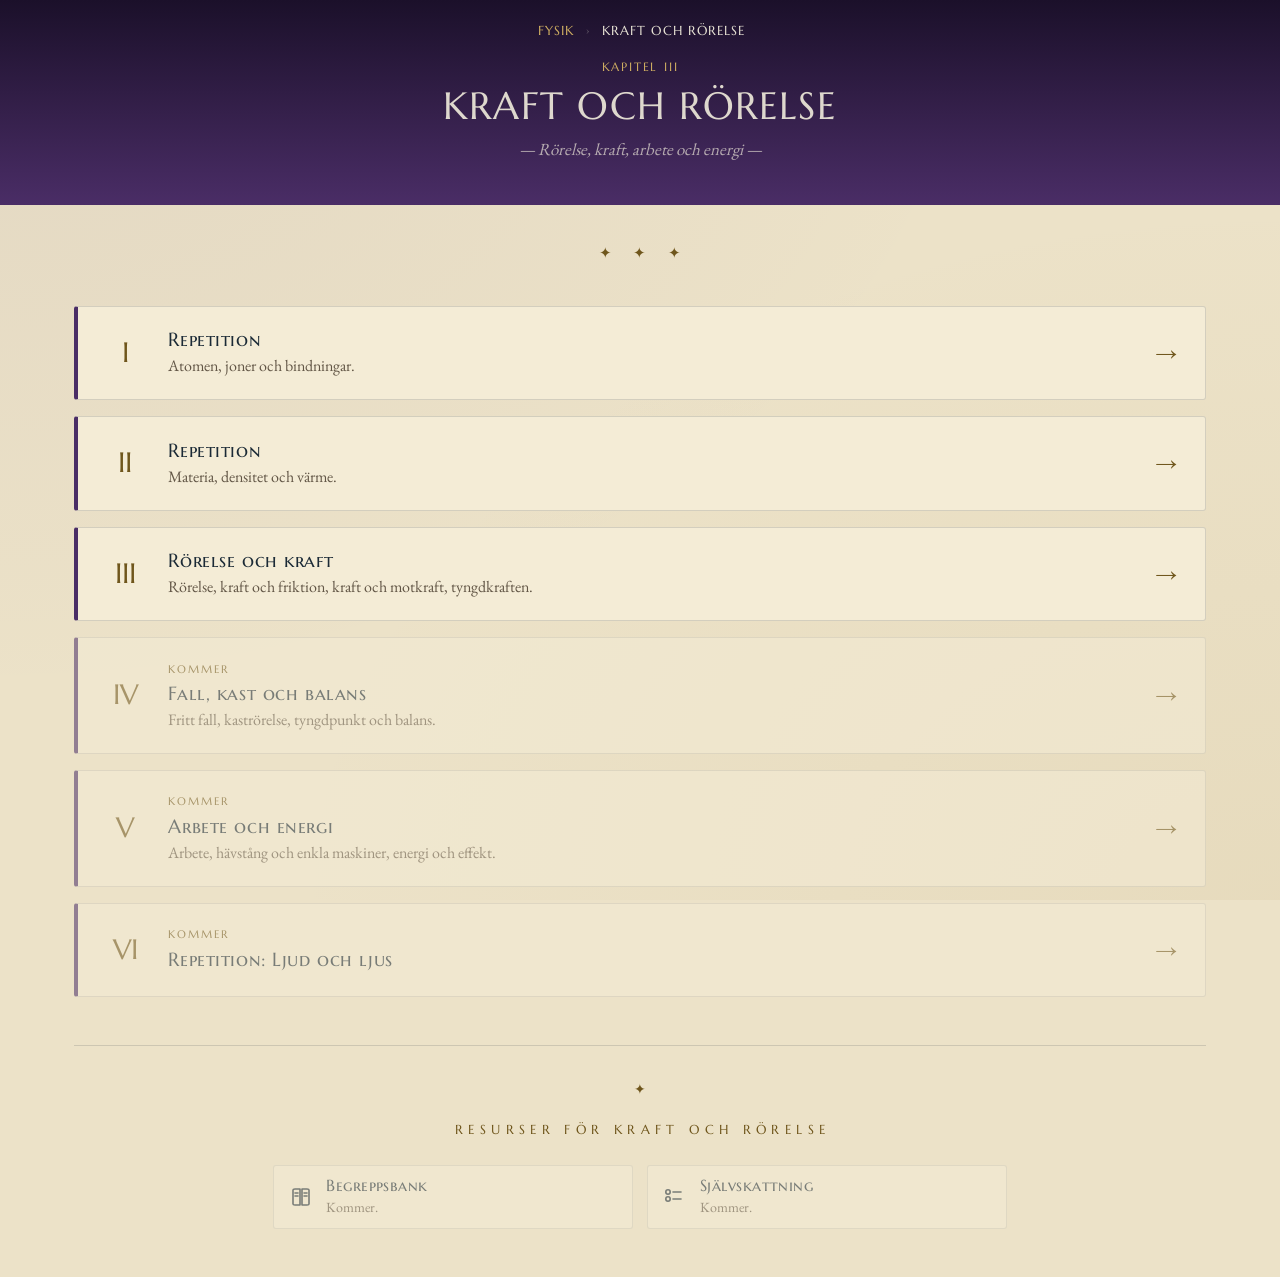
==== kraft_och_rorelse/index.html @ f7096ea4 "Symboler och enheter i rubriker i rätt skiftläge, bildpilarnas etiketter minst 14 px, kort IV - bok." ====
<!DOCTYPE html>
<html lang="sv">
<head>
<meta charset="utf-8">
<meta name="viewport" content="width=device-width, initial-scale=1">
<title>Fysik – Kraft och rörelse</title>
<link rel="stylesheet" href="../bokskal/bok.css">
</head>
<body>
  <!-- Kapitlets sida (kapitelindexet), byggd som geografibokens (jb873/geografibok: delkapitel/geologi/index.html).
       Avsnittssidorna I, II … är mapparna här (atomen_repetition/, materia_repetition/), enligt tabellen i RAM.md.
       En avsnittssida eller ett hjälpmedel som inte finns än är ett tonat span med aria-disabled, inte en länk. -->
  <header class="hero-banner">
    <div class="hero-inner">
      <nav class="brodsmulor" aria-label="Brödsmulor">
        <a href="../index.html">Fysik</a>
        <span class="skiljare" aria-hidden="true">›</span>
        <span class="aktuell" aria-current="page">Kraft och rörelse</span>
      </nav>
      <span class="avsnitt-label">Kapitel III</span>
      <h1>KRAFT OCH RÖRELSE</h1>
      <p class="subtitel">— Rörelse, kraft, arbete och energi —</p>
    </div>
  </header>

  <main class="sida">

    <div class="ornament-rad" aria-hidden="true">✦ ✦ ✦</div>

    <ul class="innehallsforteckning">

      <li>
        <a class="kapitel-kort" href="atomen_repetition/index.html">
          <span class="romersk">I</span>
          <span class="kap-text">
            <span class="kap-titel">Repetition</span>
            <p class="kap-beskrivning">Atomen, joner och bindningar.</p>
          </span>
          <span class="pil" aria-hidden="true">→</span>
        </a>
      </li>

      <li>
        <a class="kapitel-kort" href="materia_repetition/index.html">
          <span class="romersk">II</span>
          <span class="kap-text">
            <span class="kap-titel">Repetition</span>
            <p class="kap-beskrivning">Materia, densitet och värme.</p>
          </span>
          <span class="pil" aria-hidden="true">→</span>
        </a>
      </li>

      <li>
        <a class="kapitel-kort" href="rorelse_och_kraft/index.html">
          <span class="romersk">III</span>
          <span class="kap-text">
            <span class="kap-titel">Rörelse och kraft</span>
            <p class="kap-beskrivning">Rörelse, kraft och friktion, kraft och motkraft, tyngdkraften.</p>
          </span>
          <span class="pil" aria-hidden="true">→</span>
        </a>
      </li>

      <li>
        <span class="kapitel-kort dimmad" aria-disabled="true">
          <span class="romersk">IV</span>
          <span class="kap-text">
            <span class="kommer-snart">Kommer</span>
            <span class="kap-titel">Fall, kast och balans</span>
            <p class="kap-beskrivning">Fritt fall, kaströrelse, tyngdpunkt och balans.</p>
          </span>
          <span class="pil" aria-hidden="true">→</span>
        </span>
      </li>

      <li>
        <span class="kapitel-kort dimmad" aria-disabled="true">
          <span class="romersk">V</span>
          <span class="kap-text">
            <span class="kommer-snart">Kommer</span>
            <span class="kap-titel">Arbete och energi</span>
            <p class="kap-beskrivning">Arbete, hävstång och enkla maskiner, energi och effekt.</p>
          </span>
          <span class="pil" aria-hidden="true">→</span>
        </span>
      </li>

      <li>
        <span class="kapitel-kort dimmad" aria-disabled="true">
          <span class="romersk">VI</span>
          <span class="kap-text">
            <span class="kommer-snart">Kommer</span>
            <span class="kap-titel">Repetition: Ljud och ljus</span>
          </span>
          <span class="pil" aria-hidden="true">→</span>
        </span>
      </li>

    </ul>

    <section class="sektion-avgransare">
      <div class="litet-ornament" aria-hidden="true">✦</div>
      <span class="sektion-label">Resurser för Kraft och rörelse</span>
      <div class="resurser-rad">

        <span class="resurs-kort dimmad" aria-disabled="true">
          <span class="ikon" aria-hidden="true">
            <svg viewBox="0 0 24 24" fill="none" stroke="currentColor" stroke-width="1.6" stroke-linecap="round" stroke-linejoin="round">
              <path d="M4 5 C4 4.4 4.5 4 6 4 L11 4 L11 20 L6 20 C4.5 20 4 19.6 4 19 Z" />
              <path d="M20 5 C20 4.4 19.5 4 18 4 L13 4 L13 20 L18 20 C19.5 20 20 19.6 20 19 Z" />
              <line x1="6" y1="8" x2="9" y2="8" />
              <line x1="6" y1="11" x2="9" y2="11" />
              <line x1="15" y1="8" x2="18" y2="8" />
              <line x1="15" y1="11" x2="18" y2="11" />
            </svg>
          </span>
          <span class="resurs-text">
            <h4>Begreppsbank</h4>
            <p class="resurs-beskrivning">Kommer.</p>
          </span>
        </span>

        <span class="resurs-kort dimmad" aria-disabled="true">
          <span class="ikon" aria-hidden="true">
            <svg viewBox="0 0 24 24" fill="none" stroke="currentColor" stroke-width="1.6" stroke-linecap="round" stroke-linejoin="round">
              <circle cx="6" cy="7" r="2.2" />
              <circle cx="6" cy="14" r="2.2" />
              <line x1="11" y1="7" x2="19" y2="7" />
              <line x1="11" y1="14" x2="19" y2="14" />
            </svg>
          </span>
          <span class="resurs-text">
            <h4>Självskattning</h4>
            <p class="resurs-beskrivning">Kommer.</p>
          </span>
        </span>

      </div>
    </section>

  </main>
</body>
</html>
---- bokskal/bok.css ----
/* Bokmotorn – delkapitlets sida (hubben) och läsboken.
 * Basen är plattformens gemensamma, densamma som i de andra böckerna (geografibokens css/geografi.css): papper
 * #ece2c8, bläck #1b2a36, Marcellus SC (kapitäler) för rubriker och knappar, EB Garamond för text och alla siffror
 * (Marcellus 1 liknar ett I). Bara ämnesfärgen är fysikens egen (varje bok har sin --accent): indigo, med antikt
 * guld som andrafärg. Övriga färger är bokmotorns fysiktema (1800-talet/verktyg/bok.py, TEMAN["fysik"]). */

@font-face { font-family: "EB Garamond"; src: url("typsnitt/EBGaramond-wght.ttf") format("truetype");
             font-weight: 400 800; font-display: swap; }
@font-face { font-family: "Marcellus SC"; src: url("typsnitt/MarcellusSC-Regular.ttf") format("truetype"); font-display: swap; }
/* Marcellus (gemener): bara på omslaget – undertiteln, upphovet och F, som i musikvideorna */
@font-face { font-family: "Marcellus"; src: url("typsnitt/Marcellus-Regular.ttf") format("truetype"); font-display: swap; }

:root {
  --black: #1b2a36;          /* bläck: plattformens ink */
  --dampad: #625646;         /* dämpad text: plattformens muted */
  --linje: rgba(27, 42, 54, .18);   /* linjer: bläcket svagt, som plattformen (ingen fast grå) */
  /* Fysikens ämnesfärg. Kontrast mot papperet (#ece2c8), WCAG 2.1: --accent 8,8:1 (text, kanter, aktiva val,
   *   begrepp); --accent-2-mork 5,4:1 (text i guld). --accent-2 (3,0:1) bara för linjer och dekor, aldrig text.
   *   --accent-2-ljus för guld på mörk botten. */
  --accent: #4a2d66;         /* djup indigo – fysikens natthimmel och spektrum */
  --accent-2: #a07d2f;       /* antikt guld – celest sekundär */
  --accent-2-mork: #6f561c;  /* guldet för text på papperet */
  --accent-2-ljus: #cfae62;  /* guldet på mörk botten: bannern och boklisterna */
  --papper: #ece2c8;         /* papper: plattformens paper */
  --papper-ljus: #f4ecd6;    /* plattformens paper-light */
  /* Faktarutan: plattformens mönster (kemins faktaruta) i fysikens indigo – papper-ljus med en svag indigo-ton. */
  --ruta-ton: rgba(74, 45, 102, .07);
  --ruta-kant: rgba(74, 45, 102, .35);
  --ruta: #e8dfce;           /* samma ton som en fast färg (papper-ljus + 7 % indigo), där en gradient inte går */
  --fokus: #96bee4;          /* FOCUS */
  --atom: #d6c094;           /* ATOM: hela partiklar i neutral sandfärg */
  --bord: #2a2d33;           /* runt boken */
  --list: #1d2026;           /* list och knappar */
  --list-text: #e8e3d5;
  --list-dampad: #a9a69c;
  --text: "EB Garamond", Georgia, "Times New Roman", serif;
  --rubrik: "Marcellus SC", "EB Garamond", Georgia, serif;
}

* { box-sizing: border-box; }
html { background: var(--papper); }
body { margin: 0; min-height: 100vh; font-family: var(--text); color: var(--black); background: var(--papper);
  -webkit-text-size-adjust: 100%; }
body.bok-oppen { overflow: hidden; }
button { font: inherit; color: inherit; }
:focus-visible { outline: 2px solid var(--fokus); outline-offset: 2px; }
.sr-only { position: absolute; width: 1px; height: 1px; overflow: hidden; clip: rect(0 0 0 0); white-space: nowrap; }
.nr { font-family: var(--text); font-weight: 600; font-variant-caps: normal; letter-spacing: 0; }
.kommer-chip { display: inline-block; margin-left: .55em; padding: 0 .55em; border: 1px solid currentColor; border-radius: 999px;
  font-family: var(--text); font-size: .7em; line-height: 1.5; letter-spacing: .06em; text-transform: uppercase;
  vertical-align: .12em; opacity: .75; }

/* ---------- Hubben: delkapitlets sida (bok.js: byggHubb, ritaHubb) ----------
 * Plattformens avsnittssida, regel för regel ur geografiboken (jb873/geografibok, css/geografi.css: hero-banner,
 * flikar, underdel- och nivåväljare). Bara färgerna och typsnitten är fysikens:
 *   paper → --papper, paper-light → --papper-ljus, ink → --black, muted → --dampad,
 *   brass → --accent-2, brass-text → --accent-2-mork, bannerns ocean-blå → --accent (indigo).
 *   Aktiva val (flik, text, nivå) fylls med --accent, där geografin har brass-text.
 * main.sida delar namn med bokens sidor (.sida), så dess egna mått sätts här uttryckligen. */

body { background-image:
    radial-gradient(ellipse at top left, rgba(74, 45, 102, .06) 0%, rgba(74, 45, 102, 0) 55%),
    radial-gradient(ellipse at bottom right, rgba(160, 125, 47, .07) 0%, rgba(160, 125, 47, 0) 55%);
  background-attachment: fixed; background-repeat: no-repeat; }

.hero-banner {
  background: linear-gradient(180deg, #1b102a 0%, var(--accent) 100%); color: rgba(232, 227, 213, .95);
  padding: 20px 0 24px; text-align: center; min-height: 150px;
  display: flex; flex-direction: column; justify-content: center; align-items: center;
  font-size: 1.1875rem; line-height: 1.65;
}
.hero-banner .hero-inner { max-width: 1180px; margin: 0 auto; padding: 0 1rem; width: 100%; }
.brodsmulor { text-align: center; font-family: var(--rubrik); font-size: .74rem; letter-spacing: .22em;
  text-transform: uppercase; margin-bottom: 2.25rem; padding-left: .22em; }
.hero-banner .brodsmulor { font-size: 13px; margin-bottom: 16px; color: rgba(232, 227, 213, .7);
  text-transform: uppercase; letter-spacing: .08em; }
.hero-banner .brodsmulor a { color: var(--accent-2-ljus); text-decoration: none; }
.hero-banner .brodsmulor a:hover { color: rgba(232, 227, 213, 1); }
.hero-banner .brodsmulor .skiljare { color: rgba(232, 227, 213, .3); margin: 0 .5em; }
.hero-banner .brodsmulor .aktuell { color: rgba(232, 227, 213, 1); }
.hero-banner .avsnitt-label { display: block; font-family: var(--rubrik); font-size: 12px; text-transform: uppercase;
  letter-spacing: .15em; color: var(--accent-2-ljus); margin-bottom: 8px; }
.hero-banner h1 { font-family: var(--rubrik); font-weight: 400; letter-spacing: .04em; font-size: clamp(30px, 3vw, 42px);
  color: rgba(232, 227, 213, .95); margin: 0; line-height: 1.1; }
.hero-banner .subtitel { font-family: var(--text); font-style: italic; font-size: 17px; color: rgba(232, 227, 213, .7);
  margin-top: 8px; }

main.sida {
  position: static; display: block; width: auto; height: auto; background: none; touch-action: auto;
  font-size: 1.1875rem; line-height: 1.65; font-weight: 400; font-variant-numeric: normal;
  max-width: 1180px; margin: 0 auto; padding: 4.5rem 1.5rem 3rem;
}
.hero-banner + main.sida { padding-top: .5rem; }

.flikar-rad { display: flex; justify-content: center; gap: 2rem; border-bottom: 1px solid var(--accent-2); margin: 2rem 0 2.25rem; }
.flik {
  font-family: var(--rubrik); font-size: 1rem; line-height: normal; letter-spacing: .16em; text-transform: uppercase;
  color: var(--dampad); background: none; border: none; border-bottom: 2px solid transparent;
  padding: .6rem .4rem; margin-bottom: -1px; cursor: pointer; transition: color .15s ease, border-color .15s ease;
}
.flik:hover { color: var(--black); }
.flik.aktiv { color: var(--accent); border-bottom-color: var(--accent); }
.flik[disabled], .flik[aria-disabled="true"] { opacity: .4; cursor: not-allowed; pointer-events: none; }

.flik-innehall { font-size: 19px; line-height: 1.7; }
.flik-innehall.dold { display: none; }
.flik-innehall .intro { font-style: italic; color: var(--dampad); margin-bottom: 1.5rem; text-align: center; }
.flik-ram { display: block; width: 100%; height: 75vh; border: 1px solid rgba(27, 42, 54, .18); border-radius: 4px;
  background: var(--papper-ljus); }

.underdel-valjare {
  display: flex; flex-wrap: wrap; gap: .6rem; justify-content: center; margin: 0 auto 1.25rem;
  width: fit-content; max-width: 100%; background: var(--papper-ljus);
  border: 1px solid rgba(160, 125, 47, .35); border-radius: 8px; padding: .45rem .7rem;
}
.underdel-valjare[hidden] { display: none; }
.underdel-knapp {
  display: flex; align-items: center; gap: .6rem; background-color: var(--papper-ljus);
  border: 1px solid rgba(27, 42, 54, .18); border-radius: 4px; padding: .45rem .9rem; cursor: pointer;
  text-align: left; line-height: normal; transition: background-color .15s ease, border-color .15s ease;
}
.underdel-knapp:hover { background-color: #faf4e4; }
.underdel-knapp.aktiv { background-color: var(--accent); border-color: var(--accent); }
.underdel-knapp.aktiv .underdel-bokstav, .underdel-knapp.aktiv .underdel-titel { color: var(--papper); }
.underdel-knapp[aria-disabled="true"] { opacity: .4; cursor: not-allowed; }   /* en text utan innehåll: "kommer" */
.underdel-bokstav { font-family: var(--rubrik); font-size: 1.35rem; line-height: 1; color: var(--accent-2-mork); }
.underdel-titel { font-family: var(--text); font-size: .95rem; color: var(--dampad); }

.niva-valjare {
  display: flex; justify-content: center; gap: .4rem; margin: 1.5rem auto; width: fit-content; max-width: 100%;
  background: var(--papper-ljus); border: 1px solid rgba(160, 125, 47, .35); border-radius: 8px; padding: .45rem .7rem;
}
/* .niva-valjare framför: bokens tysta nivåknapp heter också .niva-knapp */
.niva-valjare .niva-knapp {
  display: inline-block; font-family: var(--rubrik); font-size: .85rem; line-height: normal; letter-spacing: .08em;
  color: var(--black); background-color: transparent; border: 1px solid rgba(27, 42, 54, .2); border-radius: 3px;
  padding: .45rem .95rem; cursor: pointer; transition: background-color .15s ease, color .15s ease;
}
.niva-valjare .niva-knapp:hover { background-color: rgba(74, 45, 102, .1); }
.niva-valjare .niva-knapp.aktiv { background-color: var(--accent); color: var(--papper); border-color: var(--accent); }
.niva-valjare .niva-knapp[aria-disabled="true"] { opacity: .4; cursor: not-allowed; background-color: transparent; }

.footnote { margin-top: 3rem; padding-top: 1.5rem; border-top: 1px solid rgba(27, 42, 54, .18); text-align: center;
  font-style: italic; color: var(--dampad); font-size: .98rem; }

@media (max-width: 600px) {
  .underdel-knapp { width: 100%; }
  .flikar-rad { gap: .3rem .7rem; flex-wrap: wrap; }       /* fyra flikar på en rad också i en mobil */
  .flik { font-size: .82rem; letter-spacing: .06em; padding: .6rem .2rem; }
  .niva-valjare { flex-wrap: wrap; }                         /* fyra nivåer (med Djupdykning) ryms inte på en rad */
  .niva-valjare .niva-knapp { padding: .45rem .55rem; letter-spacing: .04em; }
}

/* ---------- Startsidan (Fysik/index.html) och kapitelindexet (kraft_och_rorelse/index.html) ----------
 * Plattformens sidor, regel för regel ur geografiboken (css/geografi.css: ornament-rad, sektion-label,
 * innehallsforteckning, kapitel-kort, sektion-avgransare, huvudelevbok-kort, resurser-rad, resurs-kort, kommer-snart).
 * Bara färgerna och typsnitten är fysikens, som för avsnittssidan ovan: brass-text → --accent-2-mork, paper-light →
 * --papper-ljus, ink → --black, muted → --dampad. Kapitlens vänsterkant (geografin: en färg per kapitel) är indigo.
 * Ett kort som inte finns än är tonat (dimmad) och ett span med aria-disabled, inte en länk. */

.ornament-rad { text-align: center; color: var(--accent-2-mork); letter-spacing: .6em; font-size: .95rem;
  margin: 1.75rem 0 2.5rem; padding-left: .6em; }
.sektion-label { display: block; text-align: center; font-family: var(--rubrik); color: var(--dampad); letter-spacing: .42em;
  font-size: .8rem; text-transform: uppercase; margin-bottom: 1.5rem; padding-left: .42em; }

.innehallsforteckning { display: flex; flex-direction: column; gap: 1rem; list-style: none; margin: 0; padding: 0; }
.kapitel-kort {
  position: relative; display: flex; align-items: center; gap: 1.5rem;
  background-color: var(--papper-ljus); border: 1px solid rgba(27, 42, 54, .15); border-left: 4px solid var(--accent);
  border-radius: 3px; padding: 1.35rem 1.75rem; color: inherit; text-decoration: none;
  transition: background-color .18s ease, transform .18s ease;
}
a.kapitel-kort:hover { background-color: #faf4e4; transform: translateY(-1px); }
.kapitel-kort .romersk { flex: 0 0 auto; font-family: var(--rubrik); color: var(--accent-2-mork); font-size: 1.75rem; line-height: 1;
  min-width: 2.4rem; text-align: center; }
.kapitel-kort .kap-text { flex: 1 1 auto; }
.kapitel-kort .kap-titel { display: block; font-family: var(--rubrik); color: var(--black); font-size: 1.2rem; letter-spacing: .03em;
  line-height: 1.15; margin: 0 0 .25rem; }
.kapitel-kort .kap-beskrivning { color: var(--dampad); font-size: 1rem; line-height: 1.45; margin: 0; }
.kapitel-kort .pil { flex: 0 0 auto; color: var(--accent-2-mork); font-size: 1.4rem; line-height: 1; }
.kapitel-kort.dimmad { opacity: .55; cursor: not-allowed; }

.sektion-avgransare { margin-top: 3rem; padding-top: 2rem; border-top: 1px solid rgba(27, 42, 54, .15); }
.sektion-avgransare .litet-ornament { text-align: center; color: var(--accent-2-mork); font-size: .85rem; margin-bottom: 1.25rem; }
.sektion-avgransare .sektion-label { color: var(--accent-2-mork); }

.huvudelevbok-kort { border-left-color: var(--accent-2-mork); }
.huvudelevbok-kort .ikon { flex: 0 0 auto; width: 32px; height: 32px; color: var(--black); }
.huvudelevbok-kort .ikon svg { display: block; width: 100%; height: 100%; }
.huvudelevbok-kort h3 { font-family: var(--rubrik); font-weight: 400; color: var(--black); font-size: 1.2rem; letter-spacing: .03em;
  line-height: 1.15; margin: 0 0 .25rem; }
.huvudelevbok-kort + .huvudelevbok-kort { margin-top: 1rem; }

.resurser-rad { display: flex; flex-wrap: wrap; gap: .85rem; justify-content: center; }
.resurs-kort {
  flex: 1 1 260px; max-width: 360px; display: flex; align-items: center; gap: .85rem;
  background-color: var(--papper-ljus); border: 1px solid rgba(27, 42, 54, .14); border-radius: 3px; padding: .7rem .9rem;
  color: inherit; text-decoration: none; transition: background-color .18s ease, transform .18s ease;
}
a.resurs-kort:hover { background-color: #faf4e4; transform: translateY(-1px); }
.resurs-kort.dimmad { opacity: .55; cursor: not-allowed; }
.resurs-kort .ikon { flex: 0 0 auto; width: 24px; height: 24px; color: var(--black); }
.resurs-kort .ikon svg { display: block; width: 100%; height: 100%; }
.resurs-kort h4 { font-family: var(--rubrik); color: var(--black); font-size: .98rem; font-weight: 400; letter-spacing: .03em;
  line-height: 1.15; margin: 0 0 .15rem; }
.resurs-kort .resurs-beskrivning { color: var(--dampad); font-size: .88rem; line-height: 1.35; margin: 0; }
/* "Kommer"-etiketten på ett tonat kort */
.kommer-snart { display: block; font-family: var(--rubrik); color: var(--accent-2-mork); font-size: .7rem; letter-spacing: .18em;
  text-transform: uppercase; margin-bottom: .25rem; }

@media (max-width: 560px) {
  .resurs-kort { flex-basis: 100%; max-width: 100%; }
  .kapitel-kort { gap: 1rem; padding: 1.1rem 1.1rem; }
}

/* ---------- Boken: hela fönstret (eller helskärmen) över hubben ---------- */

.bokapp { position: fixed; inset: 0; z-index: 5; display: grid; grid-template-rows: 1fr; background: var(--bord); color: var(--list-text); }
.bokapp[hidden] { display: none; }
.bokapp.smal { grid-template-rows: auto 1fr auto; }

.topplist, .bottenlist { display: none; align-items: center; gap: 8px; padding: 0 8px;
  background: var(--list); color: var(--list-text); min-height: 44px; }
.smal > .topplist { display: grid; grid-template-columns: auto 1fr auto; }
.smal > .bottenlist { display: grid; grid-template-columns: auto 1fr auto; min-height: 52px; }
.topp-niva { justify-self: center; }

.knapp {
  background: transparent; border: 1px solid rgba(232, 227, 213, .28); border-radius: 4px;
  color: var(--list-text); padding: 4px 10px; font-family: var(--rubrik); font-size: 14.5px; cursor: pointer;
  display: inline-flex; align-items: center; gap: 6px; white-space: nowrap;
}
.knapp:hover:not([disabled]) { background: rgba(232, 227, 213, .1); }
.knapp[disabled] { opacity: .35; cursor: default; }
.bottenlist .knapp { min-width: 48px; min-height: 40px; justify-content: center; font-size: 24px; padding: 0 10px 3px; }

.scen-ram { position: relative; min-height: 0; }
.scen {
  position: absolute; inset: 0; display: flex; align-items: center; justify-content: center; overflow: hidden;
}
.scen:focus { outline: none; }
/* Vågräta svep bläddrar (bok.js); rullning i sidled och webbläsarens "bakåt"-gest tas inte av sidorna.
   Gäller också i sidans rullbara innehåll, där touch-action annars börjar om. Zoomning med två fingrar fungerar. */
.scen, .sida, .sidinnehall { touch-action: pan-y pinch-zoom; }
[data-ingen-svep] { touch-action: auto; }

.sidpil {
  position: absolute; top: 50%; transform: translateY(-50%); z-index: 2; width: 50px; height: 110px;
  background: transparent; border: 0; border-radius: 6px; color: var(--list-text);
  font-family: var(--text); font-size: 54px; line-height: 1; padding: 0 0 8px; opacity: .28; cursor: pointer;
  transition: opacity .4s;
}
.sidpil:hover:not([disabled]) { opacity: 1; background: rgba(232, 227, 213, .07); }
.sidpil[disabled] { opacity: .06; cursor: default; }
.sidpil-bak { left: 19px; }
.sidpil-fram { right: 19px; }
.smal .sidpil { display: none; }

/* Dator: reglagen tysta i marginalerna bredvid boken (88 px), så att de inte tar höjd från sidorna. */
.las-reglage { display: none; }
.bokapp:not(.smal) .las-reglage { display: flex; transition: opacity .4s; }
.las-kolumn {
  position: absolute; top: 0; bottom: 0; width: 88px; z-index: 3; flex-direction: column; align-items: center;
  padding: 14px 4px 16px; pointer-events: none;
}
.las-kolumn > * { pointer-events: auto; }
.las-vanster { left: 0; justify-content: space-between; }
.las-hoger { right: 0; justify-content: flex-start; }
.las-topp { display: flex; flex-direction: column; align-items: center; gap: 10px; }
.las-knapp {
  display: flex; flex-direction: column; align-items: center; gap: 2px; width: 72px; padding: 6px 4px; cursor: pointer;
  background: none; border: 1px solid rgba(232, 227, 213, .25); border-radius: 6px; color: var(--list-text);
  font-family: var(--rubrik); font-size: 13px; line-height: 1.2; text-align: center; opacity: .75;
}
.las-knapp.bok-innehall { border-color: transparent; opacity: .55; }
.las-knapp:hover { opacity: 1; background: rgba(232, 227, 213, .08); }
.las-x { font-family: var(--text); font-size: 17px; line-height: 1; }
.las-botten { display: flex; flex-direction: column; align-items: center; gap: 10px; }
.las-sidtext { display: flex; flex-direction: column; align-items: center; font-size: 13px; line-height: 1.3;
  color: var(--list-dampad); }
.las-vanster .tillbaka-chip { white-space: normal; text-align: center; font-size: 13px; line-height: 1.25;
  padding: 5px 8px; border-radius: 6px; opacity: .85; }

.las-remsa { position: absolute; left: 50%; bottom: 2px; transform: translateX(-50%); height: 3px; gap: 5px; z-index: 3; }
.lr-grupp { display: flex; gap: 2px; }
.lr-sida { flex: 1; border-radius: 2px; background: rgba(232, 227, 213, .14); }
.lr-sida.synlig { background: var(--accent-2-ljus); }

/* Nivåknappen: liten och tyst; de andra nivåerna i en lista under den */
.niva { position: relative; }
.niva-knapp { display: inline-flex; align-items: center; gap: 4px; background: none; cursor: pointer;
  border: 1px solid rgba(232, 227, 213, .22); border-radius: 4px; padding: 4px 7px;
  font-family: var(--rubrik); font-size: 13px; color: var(--list-text); }
.las-hoger .niva { opacity: .6; }
.las-hoger .niva:hover, .las-hoger .niva:focus-within { opacity: 1; }
.niva-pil { font-size: .8em; color: var(--list-dampad); }
.niva-lista { position: absolute; top: calc(100% + 4px); right: 0; z-index: 6; display: flex; flex-direction: column;
  min-width: 150px; padding: 4px; background: var(--list); border: 1px solid rgba(232, 227, 213, .25); border-radius: 6px;
  box-shadow: 0 8px 24px rgba(0, 0, 0, .4); }
.niva-lista[hidden] { display: none; }
.topp-niva .niva-lista { right: auto; left: 50%; transform: translateX(-50%); }
.niva-lista button { background: none; border: 0; border-radius: 4px; padding: 6px 10px; text-align: left; cursor: pointer;
  font-family: var(--rubrik); font-size: 14px; color: var(--list-text); white-space: nowrap; }
.niva-lista button:hover:not([aria-disabled]) { background: rgba(232, 227, 213, .1); }
.niva-lista button[aria-checked="true"] { background: var(--papper); color: var(--black); }
.niva-lista button[aria-disabled="true"] { color: var(--list-dampad); cursor: not-allowed; }

/* "Vid musrörelse": reglagen och muspekaren göms efter en stund i stillhet (bok.js: vakna) */
.bokapp.vila { cursor: none; }
.bokapp.vila .las-reglage, .bokapp.vila .sidpil { opacity: 0; }
.bokapp .las-reglage:focus-within { opacity: 1; }

.position { text-align: center; font-size: 14px; line-height: 1.25; min-width: 0; overflow: hidden; }
.position .pos-avsnitt { display: block; font-family: var(--rubrik); white-space: nowrap; }
.position .nr { color: var(--accent-2-ljus); }
.position .pos-sida { display: block; color: var(--list-dampad); white-space: nowrap; }
.position .pos-skiljetecken { display: none; }
.botten-mitt { display: flex; justify-content: center; min-width: 0; }
.tillbaka-chip {
  background: var(--papper); color: var(--black); border: 0; border-radius: 999px;
  padding: 4px 14px; font-size: 15px; cursor: pointer; white-space: nowrap;
}
.tillbaka-chip[hidden] { display: none; }
.tillbaka-chip:hover { color: var(--accent); }

/* ---------- Uppslaget och sidorna ---------- */

.uppslag { display: flex; }
.uppslag.ar-uppslag, .uppslag.ar-enkel:not(.smal) { box-shadow: 0 12px 34px rgba(0, 0, 0, .38); border-radius: 3px; }
.in-framat { animation: in-framat .17s ease-out; }
.in-bakat { animation: in-bakat .17s ease-out; }
@keyframes in-framat { from { opacity: 0; transform: translateX(14px); } }
@keyframes in-bakat { from { opacity: 0; transform: translateX(-14px); } }
@media (prefers-reduced-motion: reduce) { .in-framat, .in-bakat { animation: none; } }

/* Bladvändningen (bok.js: vandBlad): ett lager ovanpå scenen, med bladet vridet runt ryggen i perspektiv (som
   kameran i filmernas bok, ≈ 5 sidbredder). Bladets två ytor döljer sin baksida; ljuset (bladet mörknar på högkant)
   och skuggan på sidan under bladet tonas av bok.js. Lagret tar inga klick. */
.blad-lager { position: absolute; z-index: 1; pointer-events: none; perspective: calc(var(--sb) * 5); }
.blad-lager.ar-enkel { perspective: calc(var(--sb) * 8); }          /* en sida vrids bara till högkant: svagare */
.blad-lager > div { position: absolute; top: 0; bottom: 0; }
.blad { transform-style: preserve-3d; will-change: transform; }
.blad.fran-hoger { transform-origin: left center; }
.blad.fran-vanster { transform-origin: right center; }
.blad-sida { position: absolute; inset: 0; backface-visibility: hidden; -webkit-backface-visibility: hidden; overflow: hidden; }
.blad-sida.bak { transform: rotateY(180deg); }
.blad-ljus { position: absolute; inset: 0; background: #000; opacity: 0; }
.blad-skugga { opacity: 0; }
.blad-skugga.mot-hoger { background: linear-gradient(to right, rgba(20, 14, 4, .34), rgba(20, 14, 4, 0) 55%); }
.blad-skugga.mot-vanster { background: linear-gradient(to left, rgba(20, 14, 4, .34), rgba(20, 14, 4, 0) 55%); }
.blad-fast .sida, .blad-sida .sida { box-shadow: none; }

.sida {
  position: relative; display: flex; flex-direction: column;
  width: var(--sb); height: var(--sh); background: var(--papper);
  font-size: var(--fs); line-height: 1.42; font-weight: 450; color: var(--black);
  font-variant-numeric: lining-nums;
}
.ar-enkel .sida { border-radius: 3px; }
.ar-enkel.smal .sida { border-radius: 0; }
.vanstersida { border-radius: 3px 0 0 3px;
  background: linear-gradient(to left, rgba(40, 30, 10, .10), rgba(40, 30, 10, 0) 5%), var(--papper); }
.hogersida { border-radius: 0 3px 3px 0;
  background: linear-gradient(to right, rgba(40, 30, 10, .10), rgba(40, 30, 10, 0) 5%), var(--papper); }
.tom-sida { filter: brightness(.97); }

/* Omslaget (bok.js: omslagElement), som i musikvideorna: sida 0, före innehållet. På ett uppslag står det ensamt som
   högersida och boken är stängd – till vänster syns bordet (också under bladvändningen, i bladlagret). Hörnen är
   filmens (14 av 1036). Mobilen: omslaget fyller sidan. */
.uppslag.med-omslag { box-shadow: none; }
.sida.omslag { background: #162040; border-radius: calc(var(--sh) * 14 / 1036); overflow: hidden;
  box-shadow: 0 12px 34px rgba(0, 0, 0, .38); }
.smal .sida.omslag, .blad-sida .sida.omslag { box-shadow: none; }
.smal .sida.omslag { border-radius: 0; }
.omslag-bild, .omslag-bild svg { display: block; width: 100%; height: 100%; }
.sida.fore-omslag { background: none; border-radius: 0; }
.blad-fast .sida.fore-omslag { background: var(--bord); }

/* Sidhuvud: avsnittet och sidnumret, med numret i det yttre hörnet (till vänster på en vänstersida). */
.sidhuvud {
  display: flex; justify-content: space-between; align-items: baseline; gap: 1em;
  margin: 0 8%; padding: 1em 0 .35em; border-bottom: 1px solid var(--linje);
  font-size: .8em; letter-spacing: .05em; font-variant-caps: all-small-caps; color: var(--dampad); white-space: nowrap;
}
.vanstersida .sidhuvud { flex-direction: row-reverse; }
.sh-namn { overflow: hidden; text-overflow: ellipsis; }
.sh-namn .nr { color: var(--accent-2-mork); }
.sh-folio { font-size: 1.2em; font-variant-caps: normal; letter-spacing: 0; color: var(--black); }

.sidinnehall {
  flex: 1; min-height: 0; overflow-y: auto; overscroll-behavior: contain;
  padding: .8em 8% 1.1em; container-type: inline-size;
}
@media (max-width: 599px) {
  .sidhuvud { margin: 0 6%; padding-top: .8em; }
  .sidinnehall { padding: .7em 6% .9em; }
}
.sida.har-mer .sidinnehall {
  -webkit-mask-image: linear-gradient(to bottom, #000 calc(100% - 2.2em), transparent);
          mask-image: linear-gradient(to bottom, #000 calc(100% - 2.2em), transparent);
}
.mer-hint { display: none; position: absolute; left: 0; right: 0; bottom: .5em; text-align: center;
  font-size: .8em; color: var(--dampad); pointer-events: none; }
.sida.har-mer .mer-hint { display: block; }

/* ---------- Text på sidan ---------- */

.sidinnehall > :first-child { margin-top: 0; }
.sidinnehall > :last-child { margin-bottom: 0; }   /* sidans sista block: ingen marginal under (brytningen räknar så) */
.avsnittsstart { display: flex; align-items: baseline; gap: .4em; margin: 0 0 .45em;
  padding-bottom: .25em; border-bottom: 2px solid var(--accent-2); }
.avsnittsnr { font-family: var(--text); font-weight: 600; font-size: 1.8em; line-height: 1; color: var(--accent-2-mork); }
.avsnittsstart h1 { font-family: var(--rubrik); font-weight: 400; font-size: 1.55em; line-height: 1.1; margin: 0; }
.sidtitel { font-family: var(--rubrik); font-weight: 400; font-size: 1.32em; line-height: 1.2; margin: .2em 0 .45em; }
.b-rubrik { font-family: var(--rubrik); font-weight: 400; font-size: 1.08em; margin: .8em 0 .25em; color: var(--black); }
.sidinnehall p { margin: 0 0 .55em; }
.begrepp { font-weight: 620; color: var(--accent); }
/* Ett begrepp som är en länk till begreppslistan: samma färg, en tunn prickad linje under. */
a.begrepp { text-decoration: underline dotted rgba(74, 45, 102, .45); text-decoration-thickness: 1px; text-underline-offset: .2em; }
a.begrepp:hover { text-decoration-style: solid; }
sub, sup { font-size: .7em; line-height: 0; }

.b-punkter { list-style: none; margin: 0 0 .6em; padding: 0; }
.b-punkter li { position: relative; padding-left: 1.05em; margin-bottom: .28em; }
.b-punkter li::before {
  content: ""; position: absolute; left: .1em; top: .6em; width: .3em; height: .3em;
  background: var(--accent-2); transform: rotate(45deg);
}

.b-ruta { background: linear-gradient(var(--ruta-ton), var(--ruta-ton)), var(--papper-ljus);
  border: 1px solid var(--ruta-kant); border-left: 4px solid var(--accent); border-radius: 2px;
  padding: .5em .85em .55em; margin: .7em 0; }
.b-ruta h4 { font-family: var(--rubrik); font-weight: 400; font-size: 1em; margin: 0 0 .2em; }
.b-ruta p:last-child, .b-ruta .b-punkter:last-child, .b-ruta li:last-child { margin-bottom: 0; }
.b-ruta-definition { font-size: 1.12em; padding: .6em .9em; }

.b-jamforelse { display: grid; grid-template-columns: 1fr 1fr; gap: 0 1.3em; margin: .3em 0 .6em; }
.b-jamforelse section { border-top: 2px solid var(--accent-2); padding-top: .3em; }
.b-jamforelse h4 { font-family: var(--rubrik); font-weight: 400; font-size: 1.12em; margin: 0 0 .25em; }
@container (max-width: 22em) { .b-jamforelse { grid-template-columns: 1fr; gap: .5em; } }

.brak { display: inline-flex; flex-direction: column; vertical-align: middle; text-align: center; line-height: 1.15;
  font-size: .92em; margin: 0 .1em; }
.brak-t { border-bottom: 1.4px solid currentColor; padding: 0 .25em .05em; }
.brak-n { padding: .05em .25em 0; }

.b-formel { display: flex; align-items: center; justify-content: center; gap: 1.6em; flex-wrap: wrap;
  margin: .5em 0 .7em; padding: .55em .8em; border: 1px solid var(--linje); border-radius: 3px; }
.formel-uttryck { font-size: 1.75em; line-height: 1.1; white-space: nowrap; }
.formel-uttryck .brak { font-size: .85em; }
.b-formel dl { display: grid; grid-template-columns: auto 1fr; gap: .05em .55em; margin: 0; }
.b-formel dt { font-weight: 620; color: var(--accent); text-align: center; }
.b-formel dd { margin: 0; }

.b-exempel { margin: .6em 0; padding-left: .85em; border-left: 2px solid var(--linje); }
.b-exempel h4 { font-family: var(--rubrik); font-weight: 400; font-size: 1em; margin: 0 0 .15em; color: var(--dampad); }
.b-exempel p { margin: 0 0 .25em; }

.b-tabell { margin: .4em 0 .7em; }
.b-tabell table { border-collapse: collapse; font-variant-numeric: tabular-nums lining-nums; }
.b-tabell th, .b-tabell td { text-align: left; padding: .16em 1.1em .16em 0; border-bottom: 1px solid var(--linje); }
.b-tabell thead th { font-weight: 450; font-size: .82em; letter-spacing: .04em; font-variant-caps: all-small-caps;
  color: var(--dampad); border-bottom-color: var(--dampad); }
.b-tabell tbody th { font-weight: 560; }
/* Bokstavssymboler och enheter i rubriker och tabellhuvuden (bok.js: symboler): vanlig stil, rätt skiftläge – inte
   kapitäler, där g blir G och kg KG */
.sym { font-family: var(--text); font-variant-caps: normal; text-transform: none; letter-spacing: normal; font-weight: 500; }
.tabell-fotnot { font-size: .82em; color: var(--dampad); margin: .3em 0 0; }

/* Länken ut till hjälpmedlen (blocktypen lank), t.ex. i slutet av ett avsnitt. Den står i sidans fot (bok.js:
   byggSida): en tyst rad under en tunn linje, i stället för det mesta av sidans nedre marginal. */
.sidfot { margin: 0 8%; padding: .25em 0 .4em; border-top: 1px solid var(--linje); font-size: .76em; line-height: 1.2; }
.sida.har-fot .sidinnehall { padding-bottom: .25em; }
.sida.har-fot .mer-hint { bottom: 2.4em; }
@media (max-width: 599px) { .sidfot { margin: 0 6%; } }
.b-lank { display: flex; flex-wrap: wrap; gap: .2em 1.6em; font-family: var(--rubrik); }
.lank-post { color: var(--accent); text-decoration: none; }
a.lank-post:hover { text-decoration: underline; text-underline-offset: .15em; }
.lank-post.kommer { color: var(--dampad); opacity: .8; }
.lank-post .kommer-chip { font-size: .72em; }

.b-figur { margin: .5em 0 .7em; }
.figur-bild svg { display: block; width: 100%; height: auto; max-height: calc(var(--sh) * .32); margin: 0 auto; }
.b-figur figcaption { font-size: .86em; color: var(--dampad); margin-top: .3em; line-height: 1.3; }
.figur-saknas, .block-okand { border: 1.5px dashed var(--accent-2); padding: 1em; text-align: center; color: var(--accent-2-mork); }

/* Figurernas delar (bokskal/figurer.js). Storlekarna är i figurens egna enheter. */
.fig-rubrik { font-family: var(--rubrik); font-size: 19px; fill: var(--black); text-anchor: middle; }
.fig-text { font-family: var(--text); font-size: 16.5px; fill: var(--black); font-weight: 450; }
.fig-pil-text { font-family: var(--text); font-size: 15.5px; font-weight: 600; fill: var(--accent-2-mork); text-anchor: middle; }
.fig-mitt { text-anchor: middle; }
.fig-vanster { text-anchor: start; }
.fig-hoger { text-anchor: end; }
.fig-dampad { fill: var(--dampad); }
.fig-stor { font-size: 23px; font-weight: 560; }
.fig-utfall { fill: var(--accent); font-weight: 620; }
.fig-pil { stroke: var(--accent-2-mork); stroke-width: 2.4; fill: none; stroke-linecap: round; }
.fig-pilspets { fill: var(--accent-2-mork); }
.fig-pil.fig-resultant { stroke: var(--accent); stroke-dasharray: 7 5; }
.fig-pilspets.fig-resultant { fill: var(--accent); }
.fig-pil-text.fig-resultant { fill: var(--accent); }
.fig-varde { font-weight: 450; fill: var(--black); }
.fig-halo { paint-order: stroke; stroke: var(--papper); stroke-width: 5px; stroke-linejoin: round; }
.fig-kontur { fill: none; stroke: var(--dampad); stroke-width: 2; stroke-linejoin: round; }
.fig-bord { stroke: var(--dampad); stroke-width: 2; }
.fig-skraffer { stroke: var(--dampad); stroke-width: 1.2; opacity: .6; }
.fig-partikel { fill: var(--atom); stroke: #8a7656; stroke-width: 1.3; }
.fig-spar { stroke: #b3a07a; stroke-width: 1.6; stroke-linecap: round; }
.fig-vatten { fill: #b8d0e3; }
.fig-vattenyta { stroke: #4f7fa8; stroke-width: 2; }
.fig-tra { fill: #c9a06a; stroke: #8a6a3e; stroke-width: 1.5; }
.fig-is { fill: #eef5fa; stroke: #7d9fba; stroke-width: 1.5; }
.fig-jarn { fill: #6f7581; stroke: #4a4f58; stroke-width: 1.5; }
.fig-foremal { fill: #e4dccd; stroke: #8f846f; stroke-width: 1.5; }
.fig-angrepp { fill: var(--accent-2-mork); }
.fig-varm { fill: #efcfb6; stroke: #c48458; stroke-width: 1.5; }   /* varmt föremål: figurens egen färg, som vatten och is */
.fig-kall { fill: #d3e2ee; stroke: #7d9fba; stroke-width: 1.5; }
.fig-ljum { fill: #e4dccd; stroke: #a99d86; stroke-width: 1.5; }
/* skalmodell: skalen tunna, elektronerna bläck; de som flyttar i guld och lite större; protoner indigo, neutroner sand */
.fig-skal { fill: none; stroke: var(--dampad); stroke-width: 1.4; opacity: .7; }
.fig-elektron { fill: var(--black); }
.fig-elektron.fig-elektron-flyttar { fill: var(--accent-2); stroke: var(--accent-2-mork); stroke-width: 1.4; }
.fig-karna { fill: var(--atom); stroke: #8a7656; stroke-width: 1.3; }
.fig-karntext { font-size: 13.5px; font-weight: 600; }
.fig-proton { fill: var(--accent); stroke: #2c1a3e; stroke-width: 1; }
.fig-neutron { fill: var(--atom); stroke: #8a7656; stroke-width: 1; }
.fig-liten { font-size: 14.5px; }
/* rörelsespår: prickarna i bläck, strålen (rörelseriktningen) i guld */
.fig-prick { fill: var(--black); }
.fig-pil.fig-strale { stroke-width: 2; }
.fig-snore { stroke: var(--dampad); stroke-width: 1.6; }
.fig-lupp { fill: none; stroke: var(--dampad); stroke-width: 1.4; stroke-dasharray: 5 4; }
.fig-yta-foremal { fill: #e4dccd; }                                  /* blocket i förstoring: som fig-foremal */
.fig-yta-underlag { fill: #cdd3d1; }                                 /* bordet: dämpat gråblått, skiljer sig från blocket */
.fig-ytlinje { fill: none; stroke: #8f846f; stroke-width: 1.5; stroke-linejoin: round; }
.fig-ytlinje.fig-ytlinje-underlag { stroke: #7f8b88; }
/* bildpilar: röda pilar med vit kant på foto (guldet försvinner mot trä); fotot får vara upp till 45 % av sidhöjden */
.figur-bild svg[data-bildpilar] { max-height: calc(var(--sh) * .45); }
/* --bp-k (bok.js: passaEtiketter): när fotot skalas ner växer etiketterna och pilarnas tjocklek, så att etiketten
   aldrig blir mindre än 14 px på skärmen */
.fig-pil.fig-bildpil-kant { stroke: #fff; stroke-width: calc(7.5px * var(--bp-k, 1)); }
.fig-pilspets.fig-bildpil-kant { fill: #fff; stroke: #fff; stroke-width: calc(4.5px * var(--bp-k, 1)); stroke-linejoin: round; }
.fig-pil.fig-bildpil-rod { stroke: #b3261e; stroke-width: calc(3.4px * var(--bp-k, 1)); }
.fig-pilspets.fig-bildpil-rod { fill: #b3261e; }
.fig-bildpil-prick { fill: #b3261e; stroke: #fff; stroke-width: calc(2px * var(--bp-k, 1)); r: calc(4.5px * var(--bp-k, 1)); }
.fig-bildpil-text { font-family: var(--text); font-size: calc(18px * var(--bp-k, 1)); font-weight: 650; fill: #b3261e; text-anchor: middle;
  paint-order: stroke; stroke: #fff; stroke-width: calc(5px * var(--bp-k, 1)); stroke-linejoin: round; }

/* ---------- Innehållsförteckningen (sida 1 och menyn) ---------- */

.innehallssida .sidinnehall { font-size: calc(var(--toc-skala, 1) * 1em); }   /* bok.js: passaInnehall */
.titelblock { margin: 0 0 .7em; }
.overrad { font-size: .85em; letter-spacing: .06em; font-variant-caps: all-small-caps; color: var(--accent-2-mork); margin: 0 !important; }
.boktitel { font-family: var(--rubrik); font-weight: 400; font-size: 2em; line-height: 1.1; margin: 0; }
.boktitel .undertitel { font-family: var(--text); font-size: .55em; color: var(--dampad); margin-left: .5em; }
.innehall-rubrik { font-family: var(--rubrik); font-weight: 400; font-size: 1.1em; margin: 0 0 .1em;
  padding-bottom: .2em; border-bottom: 2px solid var(--accent-2); }
.upphov { font-size: .78em; color: var(--dampad); margin-top: 2em !important; }

.toc, .toc-sidor { list-style: none; margin: 0; padding: 0; }
.toc-sidor { padding-left: 1.7em; }
.toc-knapp {
  display: flex; align-items: baseline; width: 100%; background: none; border: 0; padding: .05em 0;
  text-align: left; cursor: pointer; color: inherit; line-height: 1.3;
}
.toc-a { font-family: var(--rubrik); font-size: 1.04em; margin-top: .3em; }
.toc-s { font-size: .88em; padding: 0; }
.toc-nr { flex: none; width: 1.6em; font-family: var(--text); font-weight: 600; color: var(--accent-2-mork); }
.toc-prickar { flex: 1; min-width: 1em; margin: 0 .4em; border-bottom: 1.5px dotted rgba(27, 42, 54, .35); transform: translateY(-.28em); }
.toc-sida { flex: none; font-family: var(--text); font-variant-numeric: tabular-nums; color: var(--dampad); }
.toc-knapp:hover .toc-titel { color: var(--accent); text-decoration: underline; text-underline-offset: .15em; }
.toc-knapp[aria-current="page"] { background: var(--ruta); box-shadow: -.5em 0 0 var(--ruta), .4em 0 0 var(--ruta); border-radius: 2px; }
.toc-knapp[aria-current="page"] .toc-titel::after { content: "  ← du är här"; font-family: var(--text); font-size: .8em; color: var(--accent); white-space: pre; }

/* ---------- Menyn (Innehåll och inställningar) ---------- */

.meny { position: fixed; inset: 0; z-index: 10; background: rgba(10, 12, 16, .45); }
.meny[hidden] { display: none; }
.meny-panel {
  position: absolute; top: 0; left: 0; bottom: 0; width: min(430px, 92vw); overflow-y: auto;
  background: var(--papper); color: var(--black); padding: 18px 26px 26px; font-size: 18px; line-height: 1.4;
  box-shadow: 6px 0 24px rgba(0, 0, 0, .35); animation: meny-in .15s ease-out;
}
@keyframes meny-in { from { transform: translateX(-24px); opacity: 0; } }
@media (prefers-reduced-motion: reduce) { .meny-panel { animation: none; } }
.meny-huvud { display: flex; align-items: center; justify-content: space-between; margin-bottom: .3em; }
.meny-huvud h2 { font-family: var(--rubrik); font-weight: 400; font-size: 1.35em; margin: 0; }
.stang { background: none; border: 1px solid var(--linje); border-radius: 4px; padding: 4px 10px; cursor: pointer;
  font-family: var(--rubrik); font-size: 15px; color: var(--black); }
.installningar { margin-top: 1.6em; padding-top: .8em; border-top: 1px solid var(--linje); font-size: .9em; }
.installningar h3 { font-family: var(--rubrik); font-weight: 400; font-size: 1em; margin: .9em 0 .4em; }
.installningar h3:first-child { margin-top: 0; }
.installningar h3.underrubrik { font-family: var(--text); font-size: .9em; color: var(--dampad); margin-top: .6em; }
.val { display: inline-flex; border: 1px solid var(--linje); border-radius: 4px; overflow: hidden; }
.val button { background: none; border: 0; padding: 4px 12px; cursor: pointer; }
.val button + button { border-left: 1px solid var(--linje); }
.val button[aria-pressed="true"] { background: var(--black); color: var(--papper); }
.tangenter { color: var(--dampad); font-size: .9em; margin: .8em 0 0; }
.smal .meny-panel .toc-s { padding: .3em 0; }
.smal .meny-panel .toc-a { padding: .2em 0; }

/* ---------- Ett hjälpmedel öppnat inifrån boken (bok.js: oppnaPanel) ---------- */

.hm-panel { position: fixed; inset: 0; z-index: 12; background: rgba(10, 12, 16, .45); }
.hm-panel[hidden] { display: none; }
.hm-ruta { position: absolute; top: 0; right: 0; bottom: 0; width: min(640px, 94vw); display: flex; flex-direction: column;
  background: var(--papper); color: var(--black); box-shadow: -6px 0 24px rgba(0, 0, 0, .35); animation: hm-in .15s ease-out; }
@keyframes hm-in { from { transform: translateX(24px); opacity: 0; } }
@media (prefers-reduced-motion: reduce) { .hm-ruta { animation: none; } }
.hm-huvud { display: flex; align-items: center; gap: 14px; padding: 12px 16px; border-bottom: 1px solid var(--linje); }
.hm-huvud h2 { flex: 1; margin: 0; font-family: var(--rubrik); font-weight: 400; font-size: 21px; }
.hm-flik { font-size: 15px; color: var(--accent); }
.hm-ram { flex: 1; width: 100%; border: 0; background: #fff; }

/* ---------- Kontrolläget (?kontroll) och fel ---------- */

.matning { position: absolute; left: -10000px; top: 0; visibility: hidden; }
.kontrollpanel { position: fixed; left: 10px; bottom: 10px; z-index: 20; max-width: 520px; max-height: 40vh; overflow: auto;
  padding: 8px 12px; background: #fff8d8; color: #222; border: 1px solid #c9b25a; border-radius: 4px; font: 13px/1.35 system-ui, sans-serif; }
.kontrollpanel.fel { background: #ffe1dc; border-color: #c96a5a; }
.kontrollpanel .kp-fel { color: #9b1c0c; }
.kontrollpanel .kp-varning { color: #6d5500; }
.felmeddelande { position: fixed; left: 50%; top: 40%; transform: translate(-50%, -50%); z-index: 30; max-width: 34em;
  padding: 1.5em 2em; background: var(--papper); border: 1px solid var(--accent-2); border-radius: 3px; font-size: 18px; }
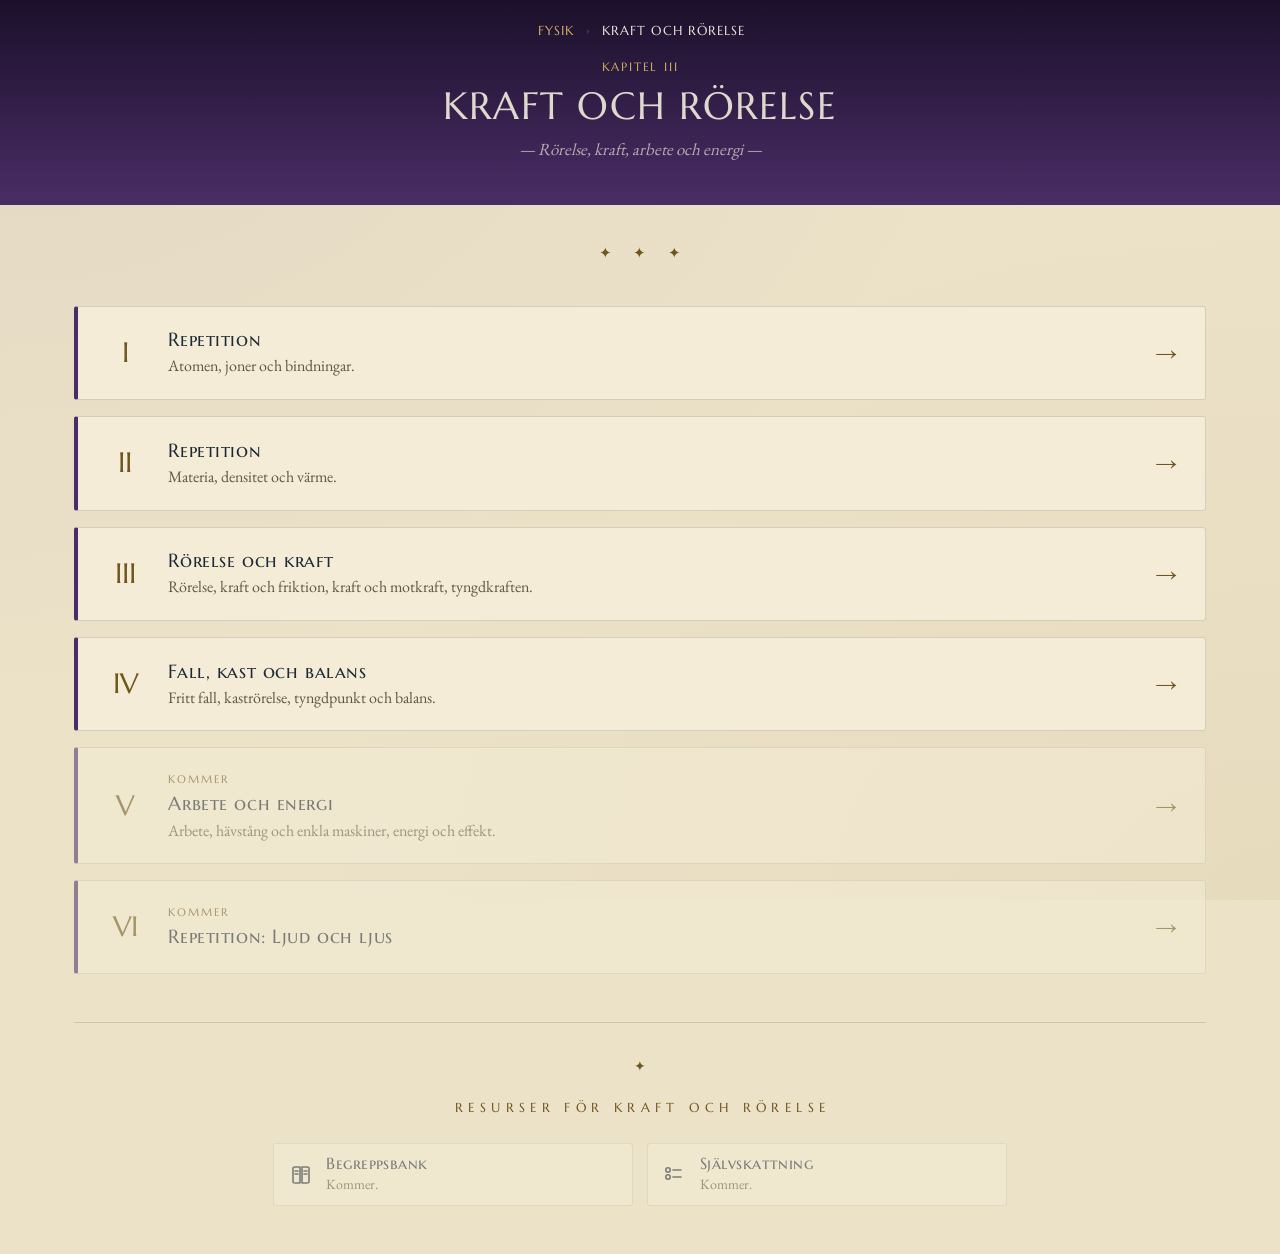
==== commit bc2fde21: "Kraft och rörelse IV Fall, kast och balans: avsnittssidan och text A Resulterande kraft (order 12, s" ====
--- a/kraft_och_rorelse/index.html
+++ b/kraft_och_rorelse/index.html
@@ -63,15 +63,14 @@
       </li>
 
       <li>
-        <span class="kapitel-kort dimmad" aria-disabled="true">
+        <a class="kapitel-kort" href="fall_kast_och_balans/index.html">
           <span class="romersk">IV</span>
           <span class="kap-text">
-            <span class="kommer-snart">Kommer</span>
             <span class="kap-titel">Fall, kast och balans</span>
             <p class="kap-beskrivning">Fritt fall, kaströrelse, tyngdpunkt och balans.</p>
           </span>
           <span class="pil" aria-hidden="true">→</span>
-        </span>
+        </a>
       </li>
 
       <li>
--- a/bokskal/bok.css
+++ b/bokskal/bok.css
@@ -105,6 +105,24 @@
 .flik-innehall { font-size: 19px; line-height: 1.7; }
 .flik-innehall.dold { display: none; }
 .flik-innehall .intro { font-style: italic; color: var(--dampad); margin-bottom: 1.5rem; text-align: center; }
+/* Djupdykningarna längst ned i Läs ("Vill du veta mer?"): plattformens kort (geografi.css, Djupdykningar), här
+   knappar som öppnar djupdykningen som en egen bok. brass → --accent-2, paper-light → --papper-ljus. */
+.vill-veta-mer { margin-top: 2.75rem; padding-top: 1.75rem; border-top: 1px solid rgba(27, 42, 54, 0.15); }
+.vill-veta-mer h2 { font-family: var(--rubrik); font-weight: 400; color: var(--black); line-height: 1.15; }
+.fordj-kort-grid { display: grid; grid-template-columns: repeat(auto-fit, minmax(260px, 1fr)); gap: 1rem; }
+.fordj-kort { display: flex; align-items: flex-start; gap: 0.85rem; background-color: var(--papper-ljus);
+  border: 1px solid rgba(27, 42, 54, 0.14); border-left: 3px solid var(--accent-2); border-radius: 3px; padding: 1rem 1.1rem;
+  color: inherit; transition: background-color 0.15s ease, transform 0.15s ease;
+  font: inherit; text-align: left; cursor: pointer; }                 /* (knapp i stället för länk) */
+.fordj-kort:hover { background-color: #faf4e4; transform: translateY(-1px); }
+.fordj-kort[aria-disabled="true"] { opacity: .55; cursor: default; transform: none; }
+.fordj-kort-text { display: flex; flex-direction: column; gap: 0.2rem; }
+.fordj-kort-titel { font-family: var(--rubrik); color: var(--black); font-size: 1.05rem; letter-spacing: 0.03em; }
+/* Nästa steg (arbetsorder 11): blocket under djupdykningarna i samma stil, med indigo kant; övningsböckerna överst i
+   fliken Öva och en stödbok (på sin egen sida) i Läs, utan rubrik och linje ovanför */
+.vill-veta-mer.nasta-steg .fordj-kort { border-left-color: var(--accent); }
+.vill-veta-mer.stodbocker, .vill-veta-mer.ovningsbocker { margin-top: 0; padding-top: 0; border-top: none; }
+.vill-veta-mer.ovningsbocker + .flik-ram { margin-top: 1.5rem; }
 .flik-ram { display: block; width: 100%; height: 75vh; border: 1px solid rgba(27, 42, 54, .18); border-radius: 4px;
   background: var(--papper-ljus); }
 
@@ -113,7 +131,7 @@
   width: fit-content; max-width: 100%; background: var(--papper-ljus);
   border: 1px solid rgba(160, 125, 47, .35); border-radius: 8px; padding: .45rem .7rem;
 }
-.underdel-valjare[hidden] { display: none; }
+.underdel-valjare[hidden], .niva-valjare[hidden], .flikar-rad[hidden], .flik-innehall .intro[hidden] { display: none; }
 .underdel-knapp {
   display: flex; align-items: center; gap: .6rem; background-color: var(--papper-ljus);
   border: 1px solid rgba(27, 42, 54, .18); border-radius: 4px; padding: .45rem .9rem; cursor: pointer;
@@ -147,7 +165,7 @@
   .underdel-knapp { width: 100%; }
   .flikar-rad { gap: .3rem .7rem; flex-wrap: wrap; }       /* fyra flikar på en rad också i en mobil */
   .flik { font-size: .82rem; letter-spacing: .06em; padding: .6rem .2rem; }
-  .niva-valjare { flex-wrap: wrap; }                         /* fyra nivåer (med Djupdykning) ryms inte på en rad */
+  .niva-valjare { flex-wrap: wrap; }                         /* fler än tre nivåer ryms inte på en rad */
   .niva-valjare .niva-knapp { padding: .45rem .55rem; letter-spacing: .04em; }
 }
 
@@ -190,6 +208,14 @@
 .huvudelevbok-kort h3 { font-family: var(--rubrik); font-weight: 400; color: var(--black); font-size: 1.2rem; letter-spacing: .03em;
   line-height: 1.15; margin: 0 0 .25rem; }
 .huvudelevbok-kort + .huvudelevbok-kort { margin-top: 1rem; }
+/* Nästa steg på startsidan (arbetsorder 11): listan över kapitlen med Nästa steg och, bredvid den, Matematiken i
+   fysiken. Bredvid varandra på en bred skärm, under varandra på mobilen. */
+.nasta-steg-delar { display: grid; grid-template-columns: 3fr 2fr; gap: 1rem; align-items: start; }
+.nasta-steg-lista { display: flex; flex-direction: column; gap: 1rem; list-style: none; margin: 0; padding: 0; }
+.matematik-kort { border-left-color: var(--accent-2-mork); }
+.matematik-kort .ikon { flex: 0 0 auto; width: 32px; height: 32px; color: var(--black); }
+.matematik-kort .ikon svg { display: block; width: 100%; height: 100%; }
+@media (max-width: 699px) { .nasta-steg-delar { grid-template-columns: 1fr; } }
 
 .resurser-rad { display: flex; flex-wrap: wrap; gap: .85rem; justify-content: center; }
 .resurs-kort {
@@ -455,6 +481,39 @@
 .b-exempel { margin: .6em 0; padding-left: .85em; border-left: 2px solid var(--linje); }
 .b-exempel h4 { font-family: var(--rubrik); font-weight: 400; font-size: 1em; margin: 0 0 .15em; color: var(--dampad); }
 .b-exempel p { margin: 0 0 .25em; }
+
+/* Nästa steg (arbetsorder 11). FORMEL: uttrycket stort och centrerat på en rad, förklaringen under i mindre stil.
+   Uttrycket bryts aldrig: är spalten för smal krymper det (--b: uttryckets bredd i em, bok.js formelBredd; 100cqi är
+   sidinnehållets bredd, se .sidinnehall). */
+.b-formel-rad { flex-direction: column; gap: .3em; text-align: center; }
+.b-formel-rad .formel-uttryck { font-size: min(1.75em, calc((100cqi - 1.8em) / var(--b))); max-width: 100%; }
+.formel-forklaring { font-size: .84em; line-height: 1.3; color: var(--dampad); margin: 0 !important; }
+/* EXEMPEL och PROVA: en ruta i rader (en post per rad, så att ett långt exempel kan brytas mellan raderna) */
+.b-rutarad { background: linear-gradient(var(--ruta-ton), var(--ruta-ton)), var(--papper-ljus);
+  border-left: 3px solid var(--accent-2); padding: 0 .85em; margin: 0 !important; }
+.b-rutarad p { margin: 0 !important; }
+.b-rutarad.rr-ny { padding-top: .45em; }
+.b-rutarad.rr-forsta { padding-top: .5em; margin-top: .7em !important; border-top-right-radius: 2px; }
+.b-rutarad.rr-sista { padding-bottom: .55em; margin-bottom: .7em !important; border-bottom-right-radius: 2px; }
+.sidinnehall > .b-rutarad:first-child { margin-top: 0 !important; }
+.sidinnehall > .b-rutarad:last-child { margin-bottom: 0 !important; }
+.b-rutarad h4 { font-family: var(--rubrik); font-weight: 400; font-size: 1em; margin: 0 0 .25em; color: var(--accent); }
+.rr-prova { border-left-color: var(--accent); }
+.ex-ord { font-weight: 620; }
+/* Rader i följd (mellanled): var och en på sin rad, mellanrummen står kvar */
+.b-rader { margin: 0 0 .55em; }
+.b-rad { white-space: pre-wrap; }
+.b-numrerad { margin: 0 0 .6em; padding-left: 1.6em; }
+.b-numrerad li { margin-bottom: .28em; padding-left: .2em; }
+.b-numrerad li::marker { font-weight: 600; color: var(--accent-2-mork); }
+/* Länkar till en annan bok: "Matematik du behöver:" / "Används i Nästa steg:" överst i avsnittet */
+.b-bokref { font-size: .86em; line-height: 1.35; color: var(--dampad); margin: 0 0 .6em !important; }
+.bokref-etikett { font-variant-caps: all-small-caps; letter-spacing: .05em; color: var(--accent-2-mork); }
+.bok-lank { color: var(--accent); text-decoration: underline dotted rgba(74, 45, 102, .45); text-underline-offset: .2em; }
+.bok-lank:hover { text-decoration-style: solid; }
+.b-boklank { font-family: var(--rubrik); }
+.b-boklank .bok-lank { text-decoration: none; }
+.b-boklank .bok-lank:hover { text-decoration: underline; text-underline-offset: .15em; }
 
 .b-tabell { margin: .4em 0 .7em; }
 .b-tabell table { border-collapse: collapse; font-variant-numeric: tabular-nums lining-nums; }
@@ -543,8 +602,87 @@
 .fig-pil.fig-bildpil-rod { stroke: #b3261e; stroke-width: calc(3.4px * var(--bp-k, 1)); }
 .fig-pilspets.fig-bildpil-rod { fill: #b3261e; }
 .fig-bildpil-prick { fill: #b3261e; stroke: #fff; stroke-width: calc(2px * var(--bp-k, 1)); r: calc(4.5px * var(--bp-k, 1)); }
+.fig-bildpil-lage { fill: #b3261e; stroke: #fff; stroke-width: calc(2.4px * var(--bp-k, 1)); r: calc(6px * var(--bp-k, 1)); }
+/* lutande_plan: starthöjden streckad i guld, kulan där den stannar tonad */
+.fig-hojd { stroke: var(--accent-2); stroke-width: 1.6; stroke-dasharray: 6 4; }
+.fig-tonad { opacity: .5; }
+/* stoppstracka: reaktionssträckan i ljust bläck, bromssträckan i mörkt; markeringen streckad i fysikens indigo */
+.fig-stopp-reaktion { fill: rgba(27, 42, 54, .28); }
+.fig-stopp-broms { fill: var(--black); }
+.fig-stopp-markering { stroke: var(--accent); stroke-width: 1.8; stroke-dasharray: 5 4; }
+.fig-stopp-markering-text { fill: var(--accent); font-weight: 600; }
+/* fallande_hiss och newtons_kanon */
+.fig-hiss-rubrik { font-weight: 600; }
+.fig-hiss-korg { fill: rgba(27, 42, 54, .04); stroke: var(--dampad); stroke-width: 2; }
+.fig-hiss-kabel { fill: none; stroke: var(--dampad); stroke-width: 2; stroke-linejoin: round; }
+.fig-hiss-display { font-size: 13px; font-weight: 600; }
+.fig-gubbe { stroke: var(--black); stroke-width: 2.4; stroke-linecap: round; fill: var(--papper); }
+.fig-jorden { fill: #cddbe6; stroke: #7d9fba; stroke-width: 1.6; }
+.fig-berg { fill: #e4dccd; stroke: #8f846f; stroke-width: 1.5; stroke-linejoin: round; }
+.fig-kanon { fill: var(--black); }
+.fig-kanon-bana path.fig-pil { fill: none; }
+.fig-pil.fig-kanon-runt { fill: none; stroke-dasharray: 6 5; }
+.figur-bild svg[data-newtons-kanon] { max-height: calc(var(--sh) * .48); }      /* jorden och banorna behöver plats */
+.fig-hiss-stump { fill: var(--dampad); }
+.fig-hiss-fransar { stroke: var(--dampad); stroke-width: 1.2; stroke-linecap: round; }
 .fig-bildpil-text { font-family: var(--text); font-size: calc(18px * var(--bp-k, 1)); font-weight: 650; fill: #b3261e; text-anchor: middle;
   paint-order: stroke; stroke: #fff; stroke-width: calc(5px * var(--bp-k, 1)); stroke-linejoin: round; }
+/* Två paneler (figurer.js: paneler): bredvid varandra lika stora som en figur på 440 enheter med samma höjdgräns
+   (--fig-kvot = 440 / höjden). Blir texten under 14 px när de står bredvid varandra staplas de under varandra, så
+   stora att den minsta texten blir 14 px: gränsen är 440 · 14 / minsta texten (i figurens enheter), storleken
+   220 · 14 / minsta texten. Sidinnehållet är containern, så brytningen mäter samma sak som eleven ser. */
+.fig-paneler { display: flex; justify-content: center; margin: 0 auto; max-width: calc(var(--sh) * .32 * var(--fig-kvot)); }
+.figur-bild .fig-paneler svg { flex: 1 1 0; min-width: 0; width: 50%; max-height: none; margin: 0; }
+/* fallande_hiss: minsta texten är displayen (13), alltså staplad under 474 px; staplad blir displayen 14,5, och den
+   högra panelen flyttas 20 enheter åt vänster så att korgarna står rakt under varandra */
+@container (max-width: 473.9px) {
+  .fig-paneler[data-paneler="fallande_hiss"] { flex-direction: column; align-items: center; gap: .45em; max-width: none; }
+  .figur-bild .fig-paneler[data-paneler="fallande_hiss"] svg { flex: none; width: min(100%, 213px); }
+  .fig-paneler[data-paneler="fallande_hiss"] svg + svg { translate: -9.091% 0; }
+  .fig-paneler[data-paneler="fallande_hiss"] .fig-hiss-display { font-size: 14.5px; }
+}
+/* jord_och_mane: minsta texten är 15,5 (tyngden och vågens display), alltså staplad under 397 px, 199 px bred */
+.fig-jm-jord { fill: #d3d8a8; }                                     /* grönaktig sand: syns mot papperets sandfärg */
+.fig-jm-jord-kant { stroke: #8fae6e; stroke-width: 3.5; }
+.fig-jm-mane { fill: #dcdcd8; }
+.fig-jm-mane-kant { stroke: #9b9b95; stroke-width: 2; }
+.fig-jm-krater { fill: #c4c4bf; stroke: #a3a39d; stroke-width: 1; }
+.fig-jm-display { fill: #f7f5ef; stroke: #8f846f; stroke-width: 1; }
+.fig-jm-vag { font-size: 15.5px; font-weight: 600; }
+/* Rymdfigurerna (kapitel I Materia och universum, order 9, 2026-11-07): solen, planeterna, jordens inre, månen och
+   natthalvan. Jordklotet, månfaserna och årstiderna är runda figurer och får upp till 45 % av sidhöjden, som kanonen. */
+.fig-sol { fill: #f2c27b; stroke: #c98a3a; stroke-width: 1.5; }
+.fig-kropp, .fig-ae-prick { stroke: #56606a; stroke-width: .8; }
+.fig-jord-mantel { fill: #e8d3b0; }
+.fig-jord-karna { fill: #e3a86f; stroke: #c48458; stroke-width: 1.2; }
+.fig-jorden-natt { fill: rgba(27, 42, 54, .5); }
+.fig-mane-mork { fill: #4a4f5a; stroke: #2f333b; stroke-width: 1; }
+.fig-mane-ljus { fill: #f3f1e8; }
+.fig-axel { stroke: var(--black); stroke-width: 1.8; }
+.figur-bild svg[data-rymd="jordklot_tyngd"], .figur-bild svg[data-rymd="manfaser"],
+.figur-bild svg[data-rymd="arstider"] { max-height: calc(var(--sh) * .45); }
+/* Diagram och vektorer på rutat papper (Nästa steg, arbetsorder 11): rutnätet tunt, axlarna och graferna i bläck och
+   indigo, ytorna i två ljusa toner, Δ-linjerna streckade i guld. Texten 19 enheter: minst 14 px också i mobilens spalt.
+   Ett diagram får som de runda figurerna upp till 45 % av sidhöjden, så att texten inte krymper under 14 px. */
+.fig-rutnat { stroke: rgba(27, 42, 54, .16); stroke-width: 1; }
+.fig-pil.fig-axel-pil { stroke: var(--black); stroke-width: 1.6; }
+.fig-pilspets.fig-axel-pil { fill: var(--black); }
+.fig-graf { fill: none; stroke: var(--accent); stroke-width: 2.6; stroke-linejoin: round; stroke-linecap: round; }
+.fig-graf-punkt { fill: var(--accent); }
+.fig-yta-1 { fill: rgba(160, 125, 47, .26); }
+.fig-yta-2 { fill: rgba(74, 45, 102, .14); }
+.fig-delta { stroke: var(--accent-2-mork); stroke-width: 1.8; stroke-dasharray: 5 4; }
+.fig-diagram-axel, .fig-diagram-tal, .fig-diagram-rubrik, .fig-delta-text, .fig-vektor-text, .fig-vektor-skala { font-size: 19px; }
+.fig-diagram-rubrik { font-weight: 600; }
+.fig-delta-text { fill: var(--accent-2-mork); font-weight: 600; }
+.fig-vektor-text { font-weight: 600; fill: var(--accent-2-mork); }
+.fig-vektor-text.fig-resultant { fill: var(--accent); }
+.fig-ratvinkel { fill: none; stroke: var(--black); stroke-width: 1.4; }
+.figur-bild svg[data-diagram-graf], .figur-bild svg[data-vektor-rutnat] { max-height: calc(var(--sh) * .45); }
+@container (max-width: 397px) {
+  .fig-paneler[data-paneler="jord_och_mane"] { flex-direction: column; align-items: center; gap: .45em; max-width: none; }
+  .figur-bild .fig-paneler[data-paneler="jord_och_mane"] svg { flex: none; width: min(100%, 199px); }
+}
 
 /* ---------- Innehållsförteckningen (sida 1 och menyn) ---------- */
 
@@ -557,14 +695,13 @@
   padding-bottom: .2em; border-bottom: 2px solid var(--accent-2); }
 .upphov { font-size: .78em; color: var(--dampad); margin-top: 2em !important; }
 
-.toc, .toc-sidor { list-style: none; margin: 0; padding: 0; }
-.toc-sidor { padding-left: 1.7em; }
+/* Förteckningen: bara huvudrubrikerna (avsnitten), som i en tryckt bok */
+.toc { list-style: none; margin: 0; padding: 0; }
 .toc-knapp {
   display: flex; align-items: baseline; width: 100%; background: none; border: 0; padding: .05em 0;
   text-align: left; cursor: pointer; color: inherit; line-height: 1.3;
 }
 .toc-a { font-family: var(--rubrik); font-size: 1.04em; margin-top: .3em; }
-.toc-s { font-size: .88em; padding: 0; }
 .toc-nr { flex: none; width: 1.6em; font-family: var(--text); font-weight: 600; color: var(--accent-2-mork); }
 .toc-prickar { flex: 1; min-width: 1em; margin: 0 .4em; border-bottom: 1.5px dotted rgba(27, 42, 54, .35); transform: translateY(-.28em); }
 .toc-sida { flex: none; font-family: var(--text); font-variant-numeric: tabular-nums; color: var(--dampad); }
@@ -596,7 +733,6 @@
 .val button + button { border-left: 1px solid var(--linje); }
 .val button[aria-pressed="true"] { background: var(--black); color: var(--papper); }
 .tangenter { color: var(--dampad); font-size: .9em; margin: .8em 0 0; }
-.smal .meny-panel .toc-s { padding: .3em 0; }
 .smal .meny-panel .toc-a { padding: .2em 0; }
 
 /* ---------- Ett hjälpmedel öppnat inifrån boken (bok.js: oppnaPanel) ---------- */
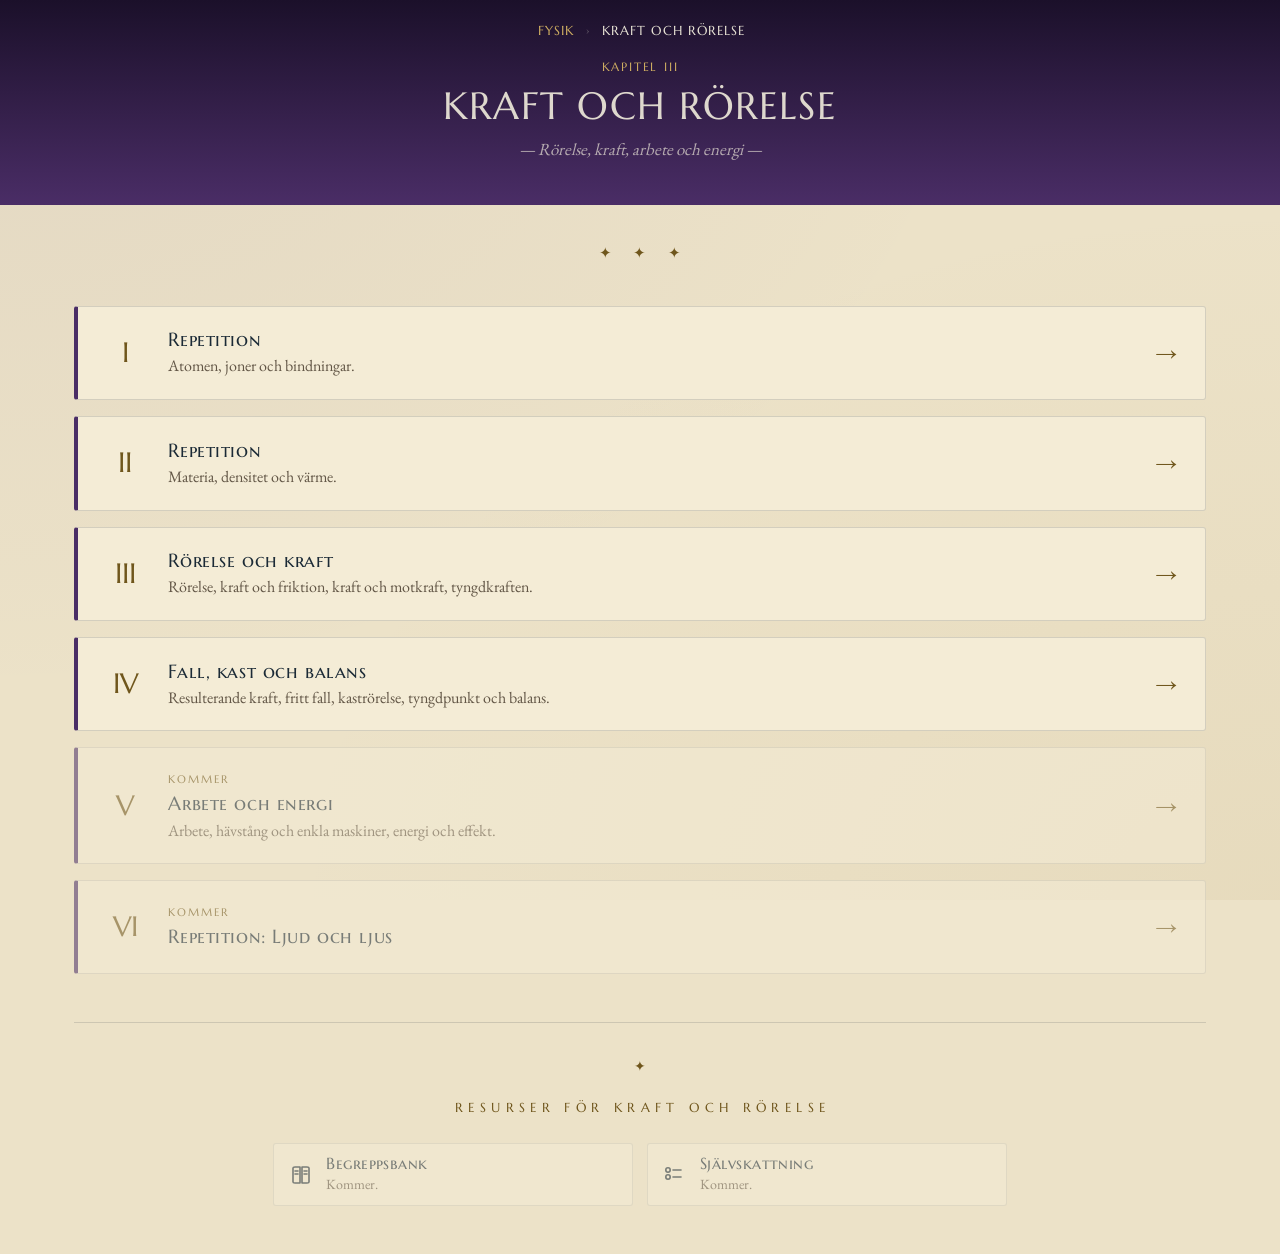
==== commit f111d232: "IV A: källan v4 (R2 direkt efter stegen) och IV:s beskrivning med resulterande kraft - Källan är nu " ====
--- a/kraft_och_rorelse/index.html
+++ b/kraft_och_rorelse/index.html
@@ -67,7 +67,7 @@
           <span class="romersk">IV</span>
           <span class="kap-text">
             <span class="kap-titel">Fall, kast och balans</span>
-            <p class="kap-beskrivning">Fritt fall, kaströrelse, tyngdpunkt och balans.</p>
+            <p class="kap-beskrivning">Resulterande kraft, fritt fall, kaströrelse, tyngdpunkt och balans.</p>
           </span>
           <span class="pil" aria-hidden="true">→</span>
         </a>
--- a/bokskal/bok.css
+++ b/bokskal/bok.css
@@ -122,6 +122,8 @@
    fliken Öva och en stödbok (på sin egen sida) i Läs, utan rubrik och linje ovanför */
 .vill-veta-mer.nasta-steg .fordj-kort { border-left-color: var(--accent); }
 .vill-veta-mer.stodbocker, .vill-veta-mer.ovningsbocker { margin-top: 0; padding-top: 0; border-top: none; }
+/* en sida utan flikrad (flikar: false): lika mycket luft under bannern som flikraden ger */
+.flikar-rad[hidden] + .flik-innehall { margin-top: 2.25rem; }
 .vill-veta-mer.ovningsbocker + .flik-ram { margin-top: 1.5rem; }
 .flik-ram { display: block; width: 100%; height: 75vh; border: 1px solid rgba(27, 42, 54, .18); border-radius: 4px;
   background: var(--papper-ljus); }
@@ -679,6 +681,22 @@
 .fig-vektor-text.fig-resultant { fill: var(--accent); }
 .fig-ratvinkel { fill: none; stroke: var(--black); stroke-width: 1.4; }
 .figur-bild svg[data-diagram-graf], .figur-bild svg[data-vektor-rutnat] { max-height: calc(var(--sh) * .45); }
+/* Resulterande kraft (Kraft och rörelse IV A, arbetsorder 12): F₁ indigo, F₂ i guld (streckad när den är flyttad),
+   resultanten röd, som i skisserna; komposanterna streckade i dämpat bläck; lampan i två snören. Texten 19 enheter. */
+.fig-pil.fig-rr-f1 { stroke: var(--accent); }
+.fig-pilspets.fig-rr-f1 { fill: var(--accent); }
+.fig-pil.fig-rr-flyttad { stroke-dasharray: 7 5; }
+.fig-pil.fig-rr-resultant, .fig-pil.fig-resultant.fig-rod { stroke: #b3261e; stroke-dasharray: none; }
+.fig-pilspets.fig-rr-resultant, .fig-pilspets.fig-resultant.fig-rod, .fig-rr-noll { fill: #b3261e; }
+.fig-pil-text.fig-resultant.fig-rod { fill: #b3261e; }
+.fig-rr-text { font-size: 19px; }
+.fig-rr-text.fig-rr-f1 { fill: var(--accent); font-weight: 600; }
+.fig-rr-text.fig-rr-f2 { fill: var(--accent-2-mork); font-weight: 600; }
+.fig-rr-text.fig-rr-resultant { fill: #b3261e; font-weight: 600; }
+.fig-rr-rubrik { font-weight: 600; }
+.fig-komposant { stroke: var(--dampad); stroke-width: 1.8; stroke-dasharray: 5 4; }
+.fig-lampa { fill: #f2d27b; stroke: #c98a3a; stroke-width: 1.2; }
+.figur-bild svg[data-resultant-rutor] { max-height: calc(var(--sh) * .45); }
 @container (max-width: 397px) {
   .fig-paneler[data-paneler="jord_och_mane"] { flex-direction: column; align-items: center; gap: .45em; max-width: none; }
   .figur-bild .fig-paneler[data-paneler="jord_och_mane"] svg { flex: none; width: min(100%, 199px); }
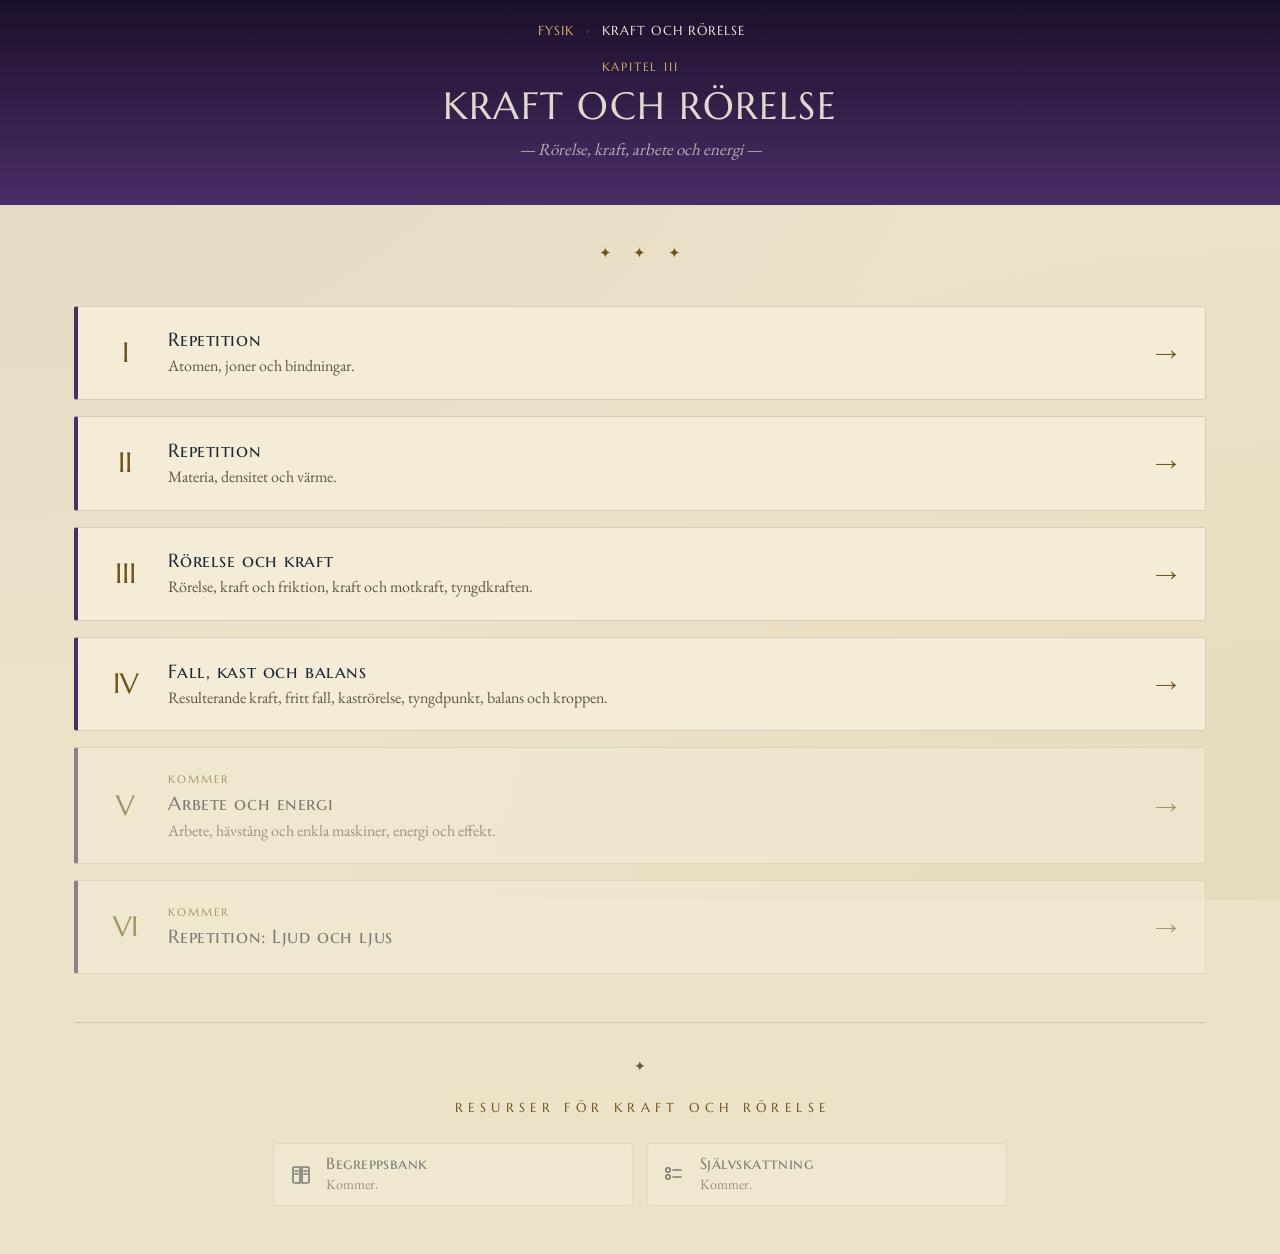
==== commit c7526cf4: "IV D Tyngdpunkt, balans och kroppen, steg 1: texten på tre nivåer och den nya titeln (arbetsorder 17" ====
--- a/kraft_och_rorelse/index.html
+++ b/kraft_och_rorelse/index.html
@@ -67,7 +67,7 @@
           <span class="romersk">IV</span>
           <span class="kap-text">
             <span class="kap-titel">Fall, kast och balans</span>
-            <p class="kap-beskrivning">Resulterande kraft, fritt fall, kaströrelse, tyngdpunkt och balans.</p>
+            <p class="kap-beskrivning">Resulterande kraft, fritt fall, kaströrelse, tyngdpunkt, balans och kroppen.</p>
           </span>
           <span class="pil" aria-hidden="true">→</span>
         </a>
--- a/bokskal/bok.css
+++ b/bokskal/bok.css
@@ -143,6 +143,22 @@
 .underdel-knapp.aktiv { background-color: var(--accent); border-color: var(--accent); }
 .underdel-knapp.aktiv .underdel-bokstav, .underdel-knapp.aktiv .underdel-titel { color: var(--papper); }
 .underdel-knapp[aria-disabled="true"] { opacity: .4; cursor: not-allowed; }   /* en text utan innehåll: "kommer" */
+/* Textvalet i en hjälpmedelsflik (föreläsning och musikvideo per avsnitt, 2026-11-11): samma utseende som textvalet
+   i Läs, men egna klasser – .underdel-knapp är Läs-flikens */
+.flik-texter {
+  display: flex; flex-wrap: wrap; gap: .6rem; justify-content: center; margin: 0 auto 1.25rem;
+  width: fit-content; max-width: 100%; background: var(--papper-ljus);
+  border: 1px solid rgba(160, 125, 47, .35); border-radius: 8px; padding: .45rem .7rem;
+}
+.flik-text {
+  display: flex; align-items: center; gap: .6rem; background-color: var(--papper-ljus);
+  border: 1px solid rgba(27, 42, 54, .18); border-radius: 4px; padding: .45rem .9rem; cursor: pointer;
+  text-align: left; line-height: normal; transition: background-color .15s ease, border-color .15s ease;
+}
+.flik-text:hover { background-color: #faf4e4; }
+.flik-text.aktiv { background-color: var(--accent); border-color: var(--accent); }
+.flik-text.aktiv .underdel-bokstav, .flik-text.aktiv .underdel-titel { color: var(--papper); }
+.flik-text[aria-disabled="true"] { opacity: .4; cursor: not-allowed; }
 .underdel-bokstav { font-family: var(--rubrik); font-size: 1.35rem; line-height: 1; color: var(--accent-2-mork); }
 .underdel-titel { font-family: var(--text); font-size: .95rem; color: var(--dampad); }
 
@@ -164,9 +180,9 @@
   font-style: italic; color: var(--dampad); font-size: .98rem; }
 
 @media (max-width: 600px) {
-  .underdel-knapp { width: 100%; }
-  .flikar-rad { gap: .3rem .7rem; flex-wrap: wrap; }       /* fyra flikar på en rad också i en mobil */
-  .flik { font-size: .82rem; letter-spacing: .06em; padding: .6rem .2rem; }
+  .underdel-knapp, .flik-text { width: 100%; }
+  .flikar-rad { gap: .3rem .5rem; flex-wrap: wrap; }       /* fem flikar på en rad också i en mobil (2026-11-11) */
+  .flik { font-size: .76rem; letter-spacing: .03em; padding: .6rem .15rem; }
   .niva-valjare { flex-wrap: wrap; }                         /* fler än tre nivåer ryms inte på en rad */
   .niva-valjare .niva-knapp { padding: .45rem .55rem; letter-spacing: .04em; }
 }
@@ -450,6 +466,9 @@
 
 .b-punkter { list-style: none; margin: 0 0 .6em; padding: 0; }
 .b-punkter li { position: relative; padding-left: 1.05em; margin-bottom: .28em; }
+/* en punkt ur en punktlista som får delas (arbetsorder 16): samma avstånd som mellan punkterna i en hel lista, och
+   listans marginal under den sista – höjden blir densamma som den hela listans */
+.b-punktdel:not(.pd-sista) { margin-bottom: .28em; }
 .b-punkter li::before {
   content: ""; position: absolute; left: .1em; top: .6em; width: .3em; height: .3em;
   background: var(--accent-2); transform: rotate(45deg);
@@ -530,11 +549,13 @@
 
 /* Länken ut till hjälpmedlen (blocktypen lank), t.ex. i slutet av ett avsnitt. Den står i sidans fot (bok.js:
    byggSida): en tyst rad under en tunn linje, i stället för det mesta av sidans nedre marginal. */
-.sidfot { margin: 0 8%; padding: .25em 0 .4em; border-top: 1px solid var(--linje); font-size: .76em; line-height: 1.2; }
+.sidfot { margin: 0 8%; padding: .15em 0 .3em; border-top: 1px solid var(--linje); font-size: .76em; line-height: 1.2; }  /* (luften minskad 2026-11-11, se .b-lank) */
 .sida.har-fot .sidinnehall { padding-bottom: .25em; }
 .sida.har-fot .mer-hint { bottom: 2.4em; }
 @media (max-width: 599px) { .sidfot { margin: 0 6%; } }
-.b-lank { display: flex; flex-wrap: wrap; gap: .2em 1.6em; font-family: var(--rubrik); }
+/* (2026-11-11) tätare radavstånd: med Musikvideo blir Sammanfattningens rad ofta två rader, och då ska foten inte ta
+   mer plats än nödvändigt */
+.b-lank { display: flex; flex-wrap: wrap; gap: 0 1.6em; line-height: 1.1; font-family: var(--rubrik); }
 .lank-post { color: var(--accent); text-decoration: none; }
 a.lank-post:hover { text-decoration: underline; text-underline-offset: .15em; }
 .lank-post.kommer { color: var(--dampad); opacity: .8; }
@@ -674,7 +695,36 @@
 .fig-yta-1 { fill: rgba(160, 125, 47, .26); }
 .fig-yta-2 { fill: rgba(74, 45, 102, .14); }
 .fig-delta { stroke: var(--accent-2-mork); stroke-width: 1.8; stroke-dasharray: 5 4; }
-.fig-diagram-axel, .fig-diagram-tal, .fig-diagram-rubrik, .fig-delta-text, .fig-vektor-text, .fig-vektor-skala { font-size: 19px; }
+/* Kaströrelse och cirkelrörelse (IV C, arbetsorder 16): text 19 enheter som diagrammen, kraftpilarna i kraftpilarnas
+   färg; den kastade bollen i indigo, den släppta i sand; banor och raka banor streckade */
+.fig-kast-text { font-size: 19px; }
+.fig-kast-pil-text { fill: var(--accent-2-mork); font-weight: 600; }
+.fig-kast-vx-text { fill: var(--accent); font-weight: 600; }
+.fig-kast-vy-text { fill: var(--accent-2-mork); font-weight: 600; }
+.fig-hus { fill: #e6dcc6; stroke: var(--dampad); stroke-width: 1.6; }
+.fig-hus-fonster { fill: #cddbe6; stroke: var(--dampad); stroke-width: 1; }
+.fig-kast-boll { stroke: var(--black); stroke-width: 1.2; }
+.fig-kast-kastad { fill: var(--accent); }
+.fig-kast-slappt { fill: #d6c08f; }
+.fig-kast-bana, .fig-kast-bana-v { fill: none; stroke: var(--accent); stroke-width: 1.8; stroke-dasharray: 6 5; opacity: .75; }
+.fig-kast-bana-v { stroke-dasharray: none; stroke-width: 2.4; opacity: 1; }
+.fig-kast-hojd { stroke: var(--dampad); stroke-width: 1.4; stroke-dasharray: 4 4; }
+.fig-kast-landning, .fig-kast-start { fill: var(--accent); }
+.fig-pil.fig-kast-vx { stroke: var(--accent); }
+.fig-pilspets.fig-kast-vx { fill: var(--accent); }
+.fig-cirkel-bana { fill: none; stroke: var(--dampad); stroke-width: 1.6; stroke-dasharray: 6 5; }
+.fig-cirkel-mitt { fill: var(--black); }
+.fig-cirkel-mittkors { stroke: var(--black); stroke-width: 2; }
+.fig-pil.fig-cirkel-riktning { stroke: var(--dampad); stroke-width: 1.8; fill: none; }
+.fig-pilspets.fig-cirkel-riktning { fill: var(--dampad); }
+.fig-pil.fig-tangent { stroke: var(--accent); stroke-dasharray: 7 5; }
+.fig-pilspets.fig-tangent { fill: var(--accent); }
+.fig-vag { fill: #d9d4c7; stroke: var(--dampad); stroke-width: 1.6; }
+.fig-vag-mitt { fill: none; stroke: #fff; stroke-width: 2; stroke-dasharray: 10 8; }
+.fig-bil rect { fill: var(--accent); stroke: var(--black); stroke-width: 1.2; }
+.fig-bil rect.fig-bil-ruta { fill: #cddbe6; }
+.fig-diagram-axel, .fig-diagram-tal, .fig-diagram-rubrik, .fig-delta-text, .fig-vektor-text, .fig-vektor-skala, .fig-yta-namn { font-size: 19px; }
+.fig-yta-namn { font-weight: 600; fill: var(--black); }   /* ytans namn i diagram_graf (arbetsorder 13) */
 .fig-diagram-rubrik { font-weight: 600; }
 .fig-delta-text { fill: var(--accent-2-mork); font-weight: 600; }
 .fig-vektor-text { font-weight: 600; fill: var(--accent-2-mork); }
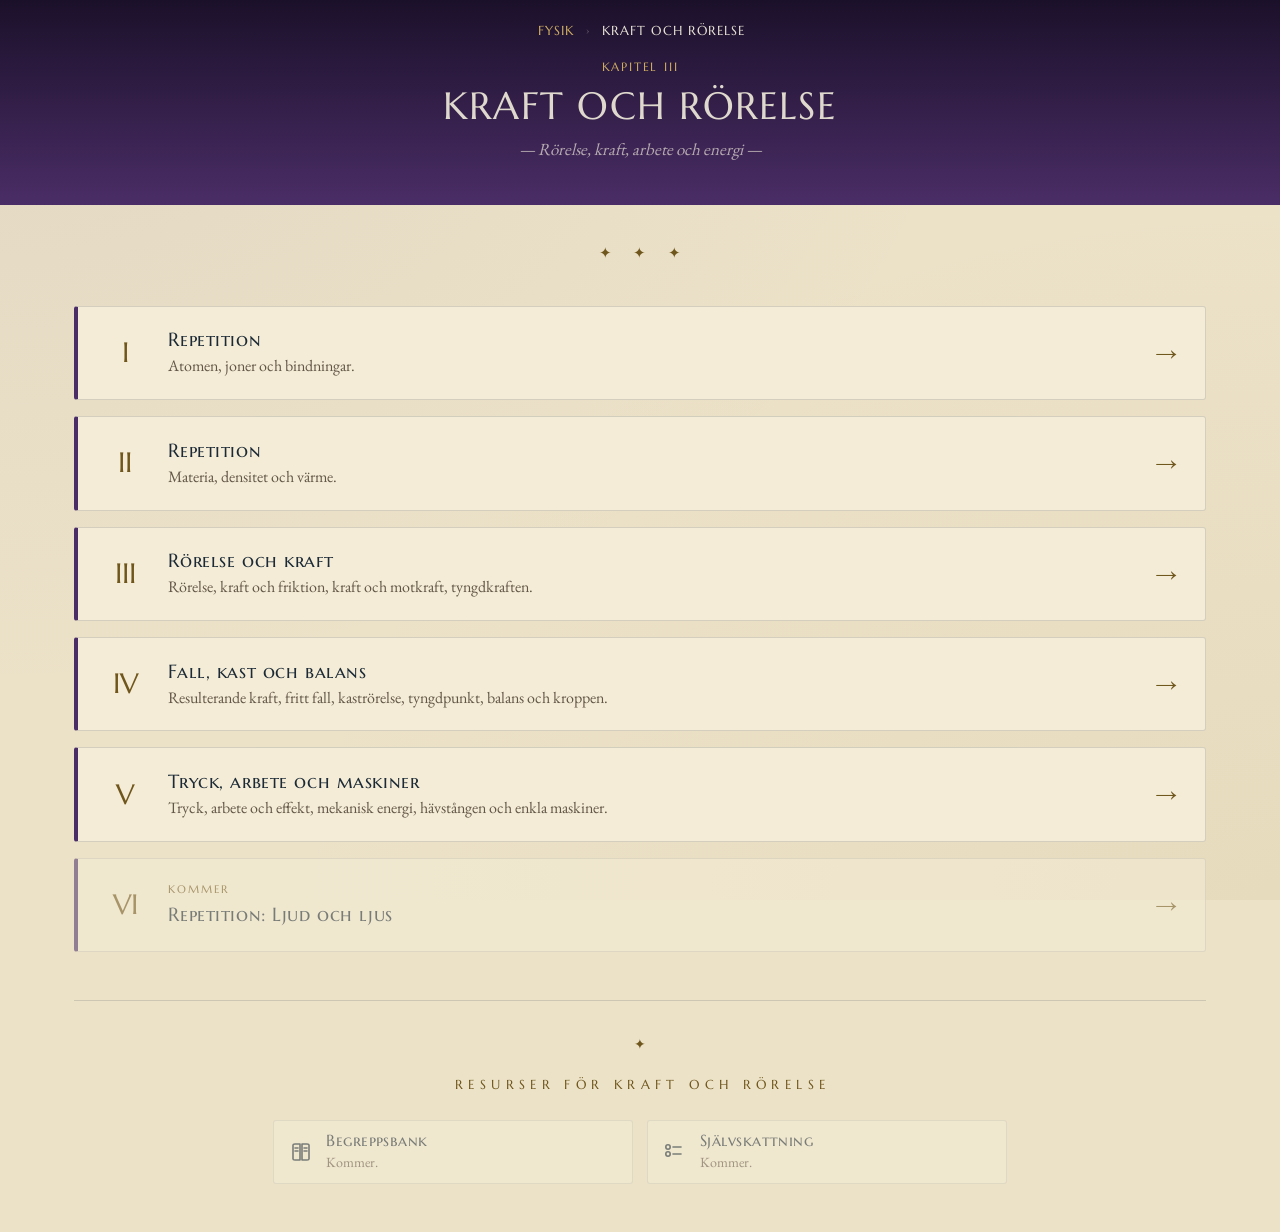
==== commit 292410b3: "Avsnitt V Tryck, arbete och maskiner, steg 1: avsnittssidan och text A Tryck på tre nivåer (arbetsor" ====
--- a/kraft_och_rorelse/index.html
+++ b/kraft_och_rorelse/index.html
@@ -74,15 +74,14 @@
       </li>
 
       <li>
-        <span class="kapitel-kort dimmad" aria-disabled="true">
+        <a class="kapitel-kort" href="tryck_arbete_och_maskiner/index.html">
           <span class="romersk">V</span>
           <span class="kap-text">
-            <span class="kommer-snart">Kommer</span>
-            <span class="kap-titel">Arbete och energi</span>
-            <p class="kap-beskrivning">Arbete, hävstång och enkla maskiner, energi och effekt.</p>
+            <span class="kap-titel">Tryck, arbete och maskiner</span>
+            <p class="kap-beskrivning">Tryck, arbete och effekt, mekanisk energi, hävstången och enkla maskiner.</p>
           </span>
           <span class="pil" aria-hidden="true">→</span>
-        </span>
+        </a>
       </li>
 
       <li>
--- a/bokskal/bok.css
+++ b/bokskal/bok.css
@@ -118,6 +118,7 @@
 .fordj-kort[aria-disabled="true"] { opacity: .55; cursor: default; transform: none; }
 .fordj-kort-text { display: flex; flex-direction: column; gap: 0.2rem; }
 .fordj-kort-titel { font-family: var(--rubrik); color: var(--black); font-size: 1.05rem; letter-spacing: 0.03em; }
+.fordj-kort-ingress { font-size: 0.95rem; line-height: 1.4; color: var(--dampad); }   /* arbetsorder 19 */
 /* Nästa steg (arbetsorder 11): blocket under djupdykningarna i samma stil, med indigo kant; övningsböckerna överst i
    fliken Öva och en stödbok (på sin egen sida) i Läs, utan rubrik och linje ovanför */
 .vill-veta-mer.nasta-steg .fordj-kort { border-left-color: var(--accent); }
@@ -523,6 +524,8 @@
 .ex-ord { font-weight: 620; }
 /* Rader i följd (mellanled): var och en på sin rad, mellanrummen står kvar */
 .b-rader { margin: 0 0 .55em; }
+/* en rad ur rader i följd som får delas (arbetsorder 21): ingen marginal mellan raderna, blockets under den sista */
+.b-raddel:not(.rd-sista) { margin-bottom: 0; }
 .b-rad { white-space: pre-wrap; }
 .b-numrerad { margin: 0 0 .6em; padding-left: 1.6em; }
 .b-numrerad li { margin-bottom: .28em; padding-left: .2em; }
@@ -723,6 +726,36 @@
 .fig-vag-mitt { fill: none; stroke: #fff; stroke-width: 2; stroke-dasharray: 10 8; }
 .fig-bil rect { fill: var(--accent); stroke: var(--black); stroke-width: 1.2; }
 .fig-bil rect.fig-bil-ruta { fill: #cddbe6; }
+/* Stabilitet, hopp och krock (IV D, arbetsorder 17) */
+.fig-lada { fill: #e6dcc6; stroke: var(--black); stroke-width: 1.6; }
+.fig-tyngdpunkt { fill: var(--accent-2-mork); stroke: #fff; stroke-width: 1.5; }
+.fig-lodlinje { stroke: var(--accent-2-mork); stroke-width: 1.8; stroke-dasharray: 5 4; }
+.fig-stodyta { stroke: var(--accent); stroke-width: 5; stroke-linecap: butt; }
+.fig-pil.fig-stab-pil { fill: none; stroke-width: 2; }
+.fig-pil.fig-stab-tillbaka { stroke: var(--accent); } .fig-pilspets.fig-stab-tillbaka { fill: var(--accent); }
+.fig-pil.fig-stab-valter { stroke: #b3261e; } .fig-pilspets.fig-stab-valter { fill: #b3261e; }
+.fig-stab-valter-text { fill: #b3261e; font-weight: 600; }
+.fig-fordon { fill: #d6c08f; stroke: var(--black); stroke-width: 1.4; stroke-linejoin: round; }
+.fig-fordon-chassi { fill: #8a8273; stroke: var(--black); stroke-width: 1.2; }
+.fig-fordon-dorr { fill: #cddbe6; stroke: var(--black); stroke-width: 1; }
+.fig-hjul { fill: #3a3631; stroke: var(--black); stroke-width: 1; }
+.fig-stang { stroke: var(--dampad); stroke-width: 4; }
+.fig-ribba { fill: #b3261e; stroke: var(--black); stroke-width: 1; }
+.fig-kropp { fill: none; stroke: var(--accent); stroke-width: 15; stroke-linecap: round; stroke-linejoin: round; opacity: .9; }
+.fig-kropp.fig-lem { stroke-width: 8; }
+.fig-huvud, .fig-hopp-huvud { fill: var(--accent); }
+.fig-tp-streck { stroke: var(--accent-2-mork); stroke-width: 1.4; }
+.fig-hopp-kropp { fill: none; stroke: var(--accent); stroke-width: 4; stroke-linecap: round; }
+.fig-hopp-lem { fill: none; stroke: var(--accent); stroke-width: 2.6; stroke-linecap: round; stroke-linejoin: round; }
+.fig-vagg { fill: #b9ad97; stroke: var(--dampad); stroke-width: 1.4; }
+.fig-krock-fore { fill: none; stroke: var(--dampad); stroke-width: 1.4; stroke-dasharray: 5 4; }
+.fig-krock-bil { fill: #d6c08f; stroke: var(--black); stroke-width: 1.4; stroke-linejoin: round; }
+.fig-krock-veck { fill: none; stroke: #b3261e; stroke-width: 1.8; stroke-linejoin: miter; }
+.fig-kupe { fill: #cddbe6; stroke: var(--black); stroke-width: 1; }
+.fig-krock-hjul { fill: #3a3631; }
+.fig-krock-matt { stroke: var(--black); stroke-width: 1.4; }
+.fig-krock-namn { font-weight: 600; }
+.fig-ribba-tecken { fill: #b3261e; stroke: var(--black); stroke-width: 1; }
 .fig-diagram-axel, .fig-diagram-tal, .fig-diagram-rubrik, .fig-delta-text, .fig-vektor-text, .fig-vektor-skala, .fig-yta-namn { font-size: 19px; }
 .fig-yta-namn { font-weight: 600; fill: var(--black); }   /* ytans namn i diagram_graf (arbetsorder 13) */
 .fig-diagram-rubrik { font-weight: 600; }
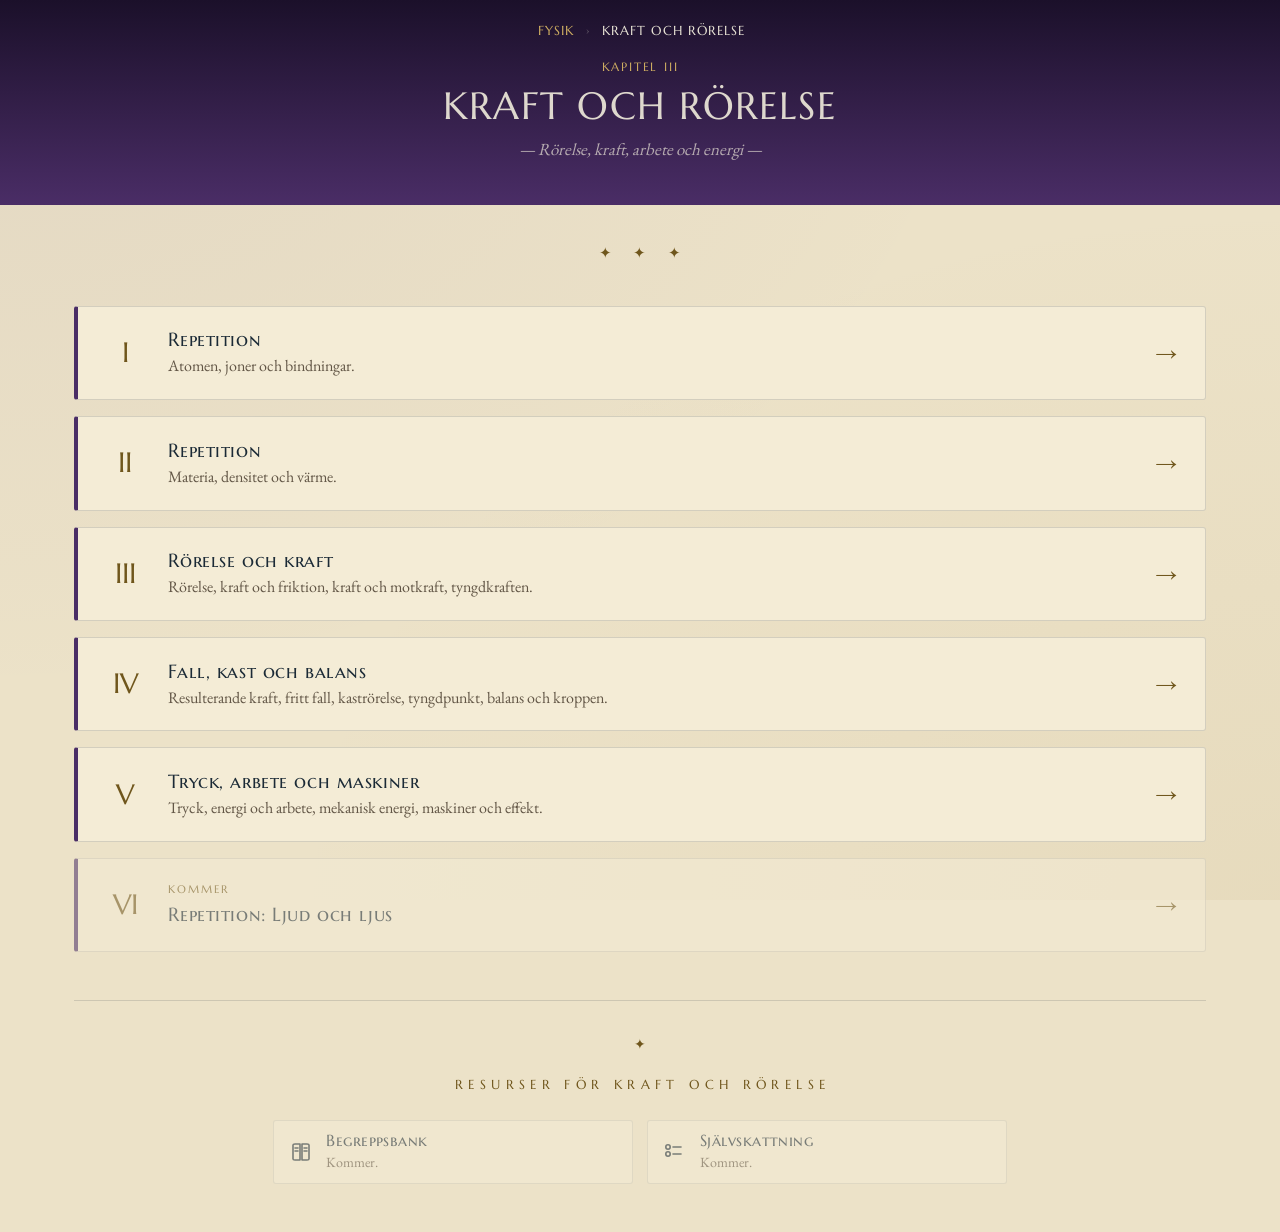
==== commit 48fe31a9: "Avsnitt V, ny indelning och text B Energi och arbete, steg 1: korten, kapitelindexet, bannern och te" ====
--- a/kraft_och_rorelse/index.html
+++ b/kraft_och_rorelse/index.html
@@ -78,7 +78,7 @@
           <span class="romersk">V</span>
           <span class="kap-text">
             <span class="kap-titel">Tryck, arbete och maskiner</span>
-            <p class="kap-beskrivning">Tryck, arbete och effekt, mekanisk energi, hävstången och enkla maskiner.</p>
+            <p class="kap-beskrivning">Tryck, energi och arbete, mekanisk energi, maskiner och effekt.</p>
           </span>
           <span class="pil" aria-hidden="true">→</span>
         </a>
--- a/bokskal/bok.css
+++ b/bokskal/bok.css
@@ -756,6 +756,23 @@
 .fig-krock-matt { stroke: var(--black); stroke-width: 1.4; }
 .fig-krock-namn { font-weight: 600; }
 .fig-ribba-tecken { fill: #b3261e; stroke: var(--black); stroke-width: 1; }
+/* Tryck (V A, arbetsorder 21): snön, oljan, cylindrarna och kolvarna, vattnet och klossen; krafterna i kraftpilarnas
+   guld, tryckpilarna i vattnet i indigo och lyftkraften i rött som resultanten */
+.fig-sno { fill: #f3f6f9; stroke: none; }
+.fig-sno-yta { stroke: #9fb3c4; stroke-width: 2; }
+.fig-sno-tacke { fill: #f3f6f9; opacity: .68; }
+.fig-tryck-sula { fill: #3a3631; }
+.fig-tryck-sula.fig-tryck-snosko { fill: #8a8273; stroke: var(--black); stroke-width: 1; }
+.fig-olja { fill: #e2c46f; opacity: .85; }
+.fig-cylinder { fill: none; stroke: var(--black); stroke-width: 2.2; stroke-linejoin: miter; }
+.fig-kolv { fill: #8a8273; stroke: var(--black); stroke-width: 1.2; }
+.fig-kolv-fore { fill: none; stroke: var(--dampad); stroke-width: 1.4; stroke-dasharray: 5 4; }
+.fig-tryck-p { font-style: italic; font-weight: 600; }
+.fig-vatten-yta { stroke: #5f87a8; stroke-width: 2; }
+.fig-kloss { fill: #d6c08f; stroke: var(--black); stroke-width: 1.4; }
+.fig-pil.fig-tryck-pil { stroke: var(--accent); stroke-width: 2.2; } .fig-pilspets.fig-tryck-pil { fill: var(--accent); }
+.fig-pil.fig-tryck-lyft { stroke: #b3261e; stroke-width: 3; } .fig-pilspets.fig-tryck-lyft { fill: #b3261e; }
+.fig-tryck-lyft-text { fill: #b3261e; font-weight: 600; }
 .fig-diagram-axel, .fig-diagram-tal, .fig-diagram-rubrik, .fig-delta-text, .fig-vektor-text, .fig-vektor-skala, .fig-yta-namn { font-size: 19px; }
 .fig-yta-namn { font-weight: 600; fill: var(--black); }   /* ytans namn i diagram_graf (arbetsorder 13) */
 .fig-diagram-rubrik { font-weight: 600; }
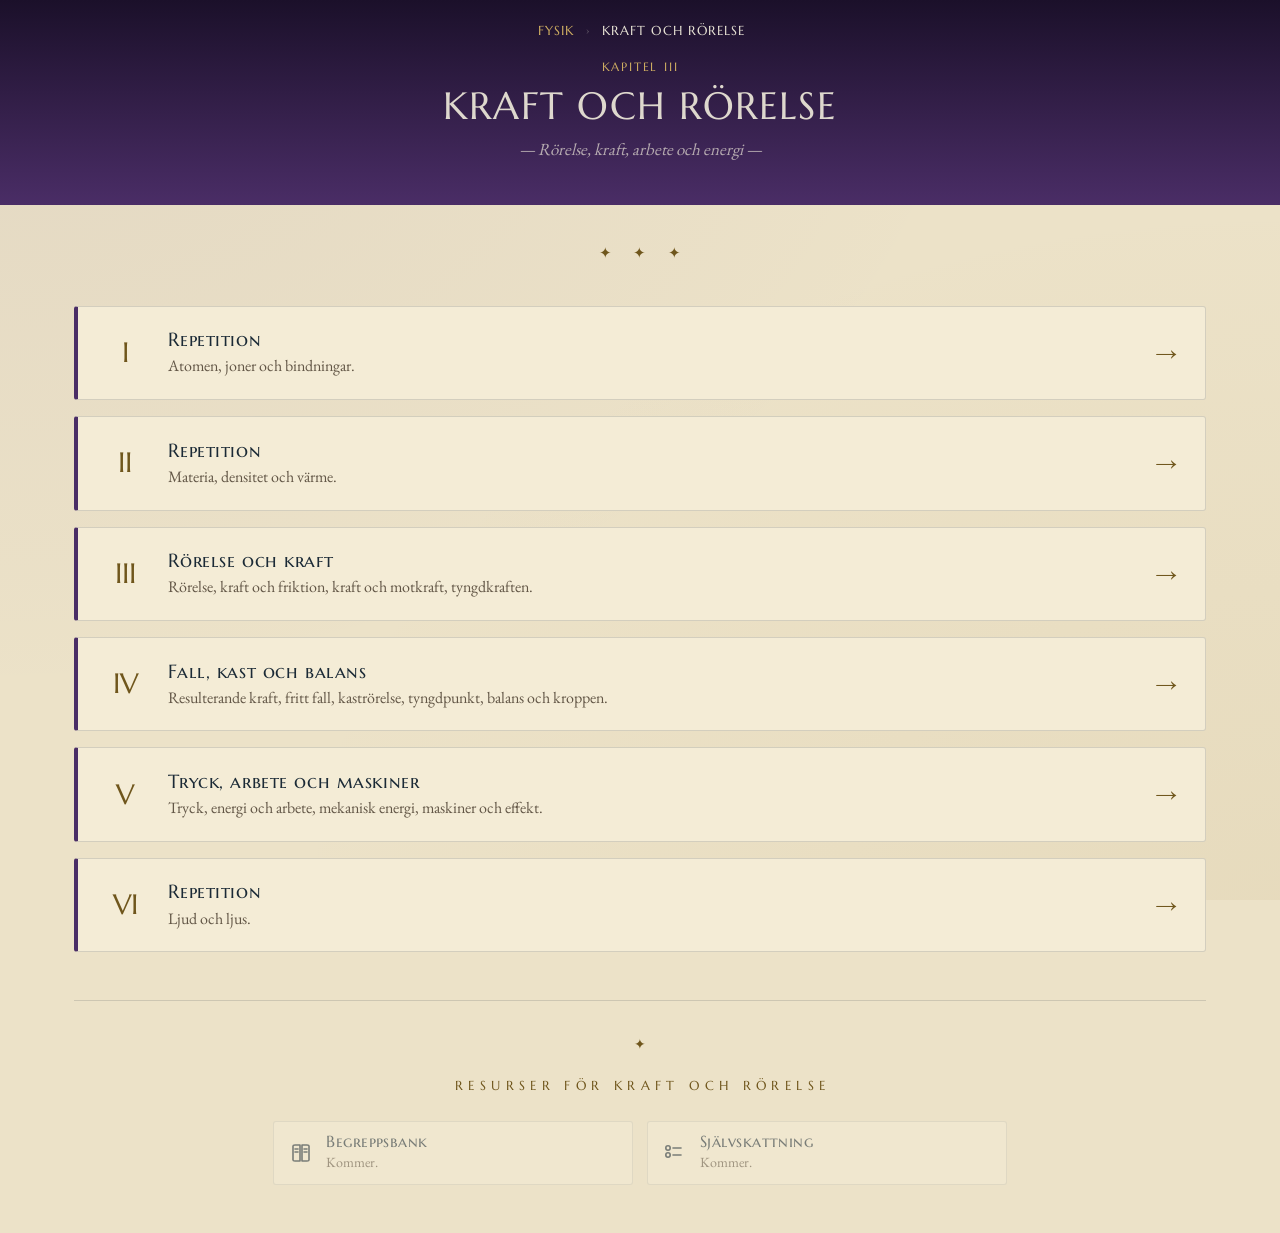
==== commit 19189628: "Avsnitt VI Repetition: ljud och ljus, och exempelregeln för punktlistor (arbetsorder 30 och 31) Arbe" ====
--- a/kraft_och_rorelse/index.html
+++ b/kraft_och_rorelse/index.html
@@ -85,14 +85,14 @@
       </li>
 
       <li>
-        <span class="kapitel-kort dimmad" aria-disabled="true">
+        <a class="kapitel-kort" href="ljud_och_ljus_repetition/index.html">
           <span class="romersk">VI</span>
           <span class="kap-text">
-            <span class="kommer-snart">Kommer</span>
-            <span class="kap-titel">Repetition: Ljud och ljus</span>
+            <span class="kap-titel">Repetition</span>
+            <p class="kap-beskrivning">Ljud och ljus.</p>
           </span>
           <span class="pil" aria-hidden="true">→</span>
-        </span>
+        </a>
       </li>
 
     </ul>
--- a/bokskal/bok.css
+++ b/bokskal/bok.css
@@ -773,6 +773,151 @@
 .fig-pil.fig-tryck-pil { stroke: var(--accent); stroke-width: 2.2; } .fig-pilspets.fig-tryck-pil { fill: var(--accent); }
 .fig-pil.fig-tryck-lyft { stroke: #b3261e; stroke-width: 3; } .fig-pilspets.fig-tryck-lyft { fill: #b3261e; }
 .fig-tryck-lyft-text { fill: #b3261e; font-weight: 600; }
+/* Energi och arbete (V B, arbetsorder 28): bollens bana streckad i dämpat bläck, bollen indigo (svag i topparna efter
+   studsarna); värme och ljud små röda vågor. Kraftpilarna i kraftpilarnas guld; rörelsepilarna indigo, streckade och
+   med öppen spets – de ska inte se ut som kraftpilar (grinden mäter det). */
+.fig-energi-bana { fill: none; stroke: var(--dampad); stroke-width: 1.6; stroke-dasharray: 5 5; }
+.fig-energi-boll { fill: var(--accent); stroke: var(--black); stroke-width: 1.2; }
+.fig-energi-boll.fig-energi-skugga { opacity: .3; }
+.fig-energi-vag { fill: none; stroke: #b3261e; stroke-width: 1.6; stroke-linecap: round; }
+.fig-energi-varme { fill: #b3261e; font-weight: 600; }
+.fig-energi-ord { font-weight: 600; }
+.fig-rorelse { stroke: var(--accent); stroke-width: 2.4; stroke-dasharray: 7 5; fill: none; }
+.fig-rorelse-spets { fill: none; stroke: var(--accent); stroke-width: 2.4; stroke-linecap: round; stroke-linejoin: round; }
+.fig-energi-rorelse-text { fill: var(--accent); font-weight: 600; }
+.fig-energi-fore { fill: none; stroke: var(--dampad); stroke-width: 1.4; stroke-dasharray: 5 4; }
+.fig-energi-mede { fill: none; stroke: var(--black); stroke-width: 2.4; stroke-linecap: round; }
+.fig-energi-vinkel { fill: none; stroke: var(--black); stroke-width: 1.4; }
+.fig-energi-vinkel-text { font-weight: 600; }
+/* V C och V D (arbetsorder 29): lägesenergins stapel indigo, rörelseenergins guld; gungan, staven och ribban; rampen,
+   gungbrädan och taljan. Kraftpilarna i kraftpilarnas guld, vridpilarna indigo. */
+.fig-energi-stapel.fig-energi-ep { fill: var(--accent); }
+.fig-energi-stapel.fig-energi-ek { fill: var(--accent-2); stroke: var(--accent-2-mork); stroke-width: 1; }
+.fig-energi-sits { fill: #8a6a3e; stroke: var(--black); stroke-width: 1; }
+.fig-energi-stav { fill: none; stroke: #3a3631; stroke-width: 3; stroke-linecap: round; }
+.fig-energi-ribba { stroke: #b3261e; stroke-width: 3; stroke-linecap: round; }
+.fig-energi-lada { fill: #8a8273; }
+.fig-energi-ramp { fill: #e6dcc6; stroke: var(--black); stroke-width: 1.4; stroke-linejoin: round; }
+.fig-energi-vagn { fill: #8a8273; stroke: var(--black); stroke-width: 1; }
+.fig-energi-planka { fill: #c9a06a; stroke: #8a6a3e; stroke-width: 1.4; }
+.fig-energi-vridpunkt { fill: #8a8273; stroke: var(--black); stroke-width: 1.2; }
+.fig-energi-sittpunkt { fill: var(--black); }
+.fig-energi-vridbage { fill: none; stroke: var(--accent); stroke-width: 2.2; }
+.fig-energi-vridspets { fill: var(--accent); }
+.fig-energi-vrid-text { fill: var(--accent); font-weight: 600; }
+.fig-energi-rep { fill: none; stroke: #6b5a3e; stroke-width: 2; }
+.fig-energi-block { fill: #d9d4c7; stroke: var(--black); stroke-width: 1.6; }
+.fig-energi-hand { fill: var(--accent); }
+circle.fig-energi-fore { fill: none; stroke: var(--dampad); stroke-width: 1.4; stroke-dasharray: 4 3; }
+/* Ljud och ljus (VI, arbetsorder 30; färgerna kräver Joachims godkännande): ljusstrålar orangeröda och heldragna med en
+   liten spets, strålar som ögat följer bakåt streckade i samma färg, normalen streckad i dämpat bläck; ljudvågornas linje
+   och vågfronter blågröna; luftens molekyler mörkt sandfärgade, den markerade indigo. Förlopp: numrerade ringar i bläck.
+   Figurerna får upp till 38 % av sidhöjden (jämförelsen B14, den högsta, 42 %), så att texten (19 enheter) inte krymper
+   under 14 px men figuren lämnar plats åt stycket före den. Samma gräns i alla fönster (ingen mediaregel), så att
+   kontrollägets Chromebook-fönster bryter som Chromebooken. */
+.figur-bild svg[data-ljud], .figur-bild svg[data-ljus] { max-height: calc(var(--sh) * .38); }
+.figur-bild svg[data-ljus="jamforelse"] { max-height: calc(var(--sh) * .42); }
+.fig-steg-ring { fill: var(--black); }
+.fig-steg-nr { fill: var(--papper); font-weight: 600; }
+.fig-steg-start { font-weight: 600; font-style: italic; }
+.fig-ljus-strale { stroke: #c2410c; stroke-width: 2.4; stroke-linecap: round; fill: none; }
+.fig-ljus-strale.fig-ljus-svag { stroke-width: 1.4; opacity: .7; }
+.fig-ljus-spets { fill: #c2410c; }
+.fig-ljus-skenbar { stroke: #c2410c; stroke-width: 1.8; stroke-dasharray: 6 5; fill: none; opacity: .8; }
+.fig-normal { stroke: var(--dampad); stroke-width: 1.5; stroke-dasharray: 4 4; }
+.fig-normal-text { fill: var(--dampad); }
+.fig-vinkel { fill: none; stroke: var(--black); stroke-width: 1.3; }
+.fig-ledare { stroke: var(--dampad); stroke-width: 1; }
+.fig-ljus-spegel { stroke: #4b5563; stroke-width: 3.2; stroke-linecap: round; fill: none; }
+.fig-ljus-vatten, .fig-ljud-vatten { fill: rgba(70, 130, 180, .18); }
+.fig-ljus-yta, .fig-ljud-yta { stroke: #3b6d8f; stroke-width: 1.6; }
+.fig-ljus-stralyta { fill: rgba(194, 65, 12, .08); }
+.fig-ljus-kant { fill: none; stroke: #c2410c; stroke-width: 1.4; }
+.fig-ljus-front { fill: none; stroke: #c2410c; stroke-width: 2; stroke-linecap: round; }
+.fig-ljus-strale.fig-ljus-mittstrale { stroke-width: 1.6; }
+.fig-ljus-skugga { fill: rgba(27, 42, 54, .28); }
+.fig-ljus-svart { fill: #1d2026; }
+.fig-ljus-glas, .fig-ljus-lins, .fig-ljus-prisma { fill: rgba(150, 190, 205, .4); stroke: #5d7f88; stroke-width: 1.4; }
+.fig-ljus-glaset { fill: none; stroke: #5d7f88; stroke-width: 1.6; }
+.fig-ljus-varme { fill: none; stroke: #b3261e; stroke-width: 1.6; stroke-linecap: round; }
+.fig-ljus-varme-text { fill: #b3261e; font-weight: 600; }
+.fig-ljus-skuggtext { fill: var(--dampad); }
+.fig-ljus-bild { opacity: .42; }
+.fig-ljus-stjalk { fill: none; stroke: #4d7c3a; stroke-width: 3; stroke-linecap: round; }
+.fig-ljus-kronblad { fill: #d9a3c4; stroke: #9b5a83; stroke-width: 1; }
+.fig-ljus-mitt { fill: #e0b53e; }
+.fig-ljus-lampa circle { fill: #f6e3a2; stroke: var(--black); stroke-width: 1.3; }
+.fig-ljus-lampa rect { fill: #8a8273; }
+.fig-ljus-brannpunkt, .fig-ljus-motpunkt { fill: var(--black); }
+.fig-ljus-axel { stroke: var(--dampad); stroke-width: 1; stroke-dasharray: 2 4; }
+.fig-ljus-penna { stroke: #d49a1c; stroke-width: 7; stroke-linecap: round; }
+.fig-ljus-spets-punkt { fill: #3a3631; }
+.fig-ljus-ogat { fill: #f7f1e3; stroke: var(--black); stroke-width: 1.6; }
+.fig-ljus-nathinna { fill: none; stroke: #b3261e; stroke-width: 3.5; }
+.fig-ljus-hornhinna { fill: none; stroke: #5d7f88; stroke-width: 2.4; }
+.fig-ljus-iris { stroke: #4a6b8a; stroke-width: 4; stroke-linecap: round; }
+.fig-ljus-ogonlins { fill: rgba(150, 190, 205, .55); stroke: #5d7f88; stroke-width: 1.4; }
+.fig-ljus-synnerv { fill: none; stroke: #c9a06a; stroke-width: 2; }
+.fig-ljus-stam { stroke: #7a5a3a; stroke-width: 3; }
+.fig-ljus-krona { fill: #5f8f4a; stroke: #3f6a30; stroke-width: 1; }
+.fig-ljus-vitt-kant { stroke: var(--black); stroke-width: 5.5; stroke-linecap: round; }
+.fig-ljus-vitt { stroke: #fffdf6; stroke-width: 3; stroke-linecap: round; }
+.fig-ljus-farg { stroke-width: 2.2; stroke-linecap: round; }
+.fig-farg-rott { stroke: #c62828; fill: #c62828; } .fig-farg-orange { stroke: #ef6c00; } .fig-farg-gult { stroke: #e0b000; }
+.fig-farg-gront { stroke: #2e7d32; fill: #2e7d32; } .fig-farg-blatt { stroke: #1565c0; } .fig-farg-violett { stroke: #6a1b9a; }
+.fig-farg-text-rott { fill: #c62828; font-weight: 600; } .fig-farg-text-violett { fill: #6a1b9a; font-weight: 600; }
+.fig-ljus-apple { fill: #c62828; stroke: #8e1c1c; stroke-width: 1.4; }
+.fig-ljus-blad { fill: #5f8f4a; }
+.fig-ljus-band { fill: #d9d4c7; stroke: var(--black); stroke-width: 1; }
+.fig-ljus-bandvag { fill: none; stroke: var(--black); stroke-width: 1.3; }
+.fig-ljus-punkt { fill: var(--black); }
+.fig-oga-vita { fill: #fffdf6; stroke: var(--black); stroke-width: 1.4; }
+.fig-oga-iris { fill: #4a6b8a; }
+.fig-ljud-vag, .fig-ljud-front { fill: none; stroke: #1f6f78; stroke-width: 2.2; }
+.fig-ljud-front { stroke-width: 1.8; }
+.fig-ljud-prick { fill: #7a6648; }
+.fig-ljud-tat { fill: rgba(31, 111, 120, .16); }
+.fig-ljud-markerad { fill: var(--accent); stroke: var(--papper); stroke-width: 1; }
+.fig-ljud-hjalp { stroke: var(--accent); stroke-width: 1; stroke-dasharray: 3 4; opacity: .6; }
+.fig-ljud-hogtalare { fill: #3a3631; }
+.fig-ljud-kon { fill: #8a8273; stroke: var(--black); stroke-width: 1; }
+.fig-ljud-membran { stroke: var(--black); stroke-width: 3; }
+.fig-ljud-noll { stroke: var(--dampad); stroke-width: 1; }
+.fig-ljud-axel line, .fig-ljud-riktning line { stroke: var(--black); stroke-width: 1.6; }
+.fig-ljud-axel polygon, .fig-ljud-riktning polygon { fill: var(--black); }
+.fig-ljud-axeltext { font-weight: 600; }
+.fig-ljud-signal line, .fig-ljud-eko line { stroke: #1f6f78; stroke-width: 2.2; }
+.fig-ljud-eko line { stroke-dasharray: 6 4; }
+.fig-ljud-signal polygon, .fig-ljud-eko polygon { fill: #1f6f78; }
+.fig-ljus-energipil line { stroke: var(--dampad); } .fig-ljus-energipil polygon { fill: var(--dampad); }
+.fig-ljud-bil { fill: #f4ecd6; stroke: var(--black); stroke-width: 1.4; }
+.fig-ljud-bil-fonster { fill: #9fb8c8; }
+.fig-ljud-blixt { fill: #1565c0; }
+.fig-ljud-hjul { fill: var(--black); }
+.fig-ljud-huvud { fill: #f1dfc4; stroke: none; }
+.fig-ljud-ora, .fig-ljud-gang { fill: none; stroke: #8a5a3a; stroke-width: 2.2; stroke-linecap: round; }
+.fig-ljud-trumhinna { stroke: #b3261e; stroke-width: 3; stroke-linecap: round; }
+.fig-ljud-ben path { fill: none; stroke: #6b5a3e; stroke-width: 2; }
+.fig-ljud-ben circle, .fig-ljud-ben rect { fill: #e6dcc6; stroke: #6b5a3e; stroke-width: 1.4; }
+.fig-ljud-snacka { fill: none; stroke: #8a5a3a; stroke-width: 2.4; }
+.fig-ljud-nerv { fill: none; stroke: #c9a06a; stroke-width: 3; stroke-linecap: round; }
+.fig-ljud-skilje { stroke: var(--linje); stroke-width: 1.2; }
+.fig-ljud-fast, .fig-ljud-stall { fill: #6b5a3e; }
+.fig-ljud-strang { stroke: var(--black); stroke-width: 1.6; }
+.fig-ljud-svang { fill: none; stroke: var(--dampad); stroke-width: 1.2; stroke-dasharray: 3 3; }
+.fig-ljud-gitarr { fill: #d9a86a; stroke: #8a5a3a; stroke-width: 1.6; }
+.fig-ljud-hal { fill: #3a3631; }
+.fig-ljud-hals { fill: #8a5a3a; }
+.fig-ljud-bat { fill: #e6dcc6; stroke: var(--black); stroke-width: 1.4; }
+.fig-ljud-hytt { fill: #d9d4c7; stroke: var(--black); stroke-width: 1.2; }
+.fig-ljud-klocka circle { fill: #fffdf6; stroke: var(--black); stroke-width: 1.4; }
+.fig-ljud-klocka line { stroke: var(--black); stroke-width: 1.4; } .fig-ljud-klocka rect { fill: var(--black); }
+.fig-ljud-fisk { fill: #6b7f8a; }
+.fig-ljud-betong { fill: #b9b4a8; stroke: var(--black); stroke-width: 1.4; }
+.fig-ljud-ballast { fill: #8a8273; }
+.fig-ljud-isomaterial { fill: #f2d98a; stroke: #b08a2e; stroke-width: 1.4; }
+.fig-ljud-fiber { fill: none; stroke: #c9a24a; stroke-width: 1.2; }
+.fig-ljud-studs { fill: none; stroke: #1f6f78; stroke-width: 1.6; stroke-linejoin: round; }
 .fig-diagram-axel, .fig-diagram-tal, .fig-diagram-rubrik, .fig-delta-text, .fig-vektor-text, .fig-vektor-skala, .fig-yta-namn { font-size: 19px; }
 .fig-yta-namn { font-weight: 600; fill: var(--black); }   /* ytans namn i diagram_graf (arbetsorder 13) */
 .fig-diagram-rubrik { font-weight: 600; }
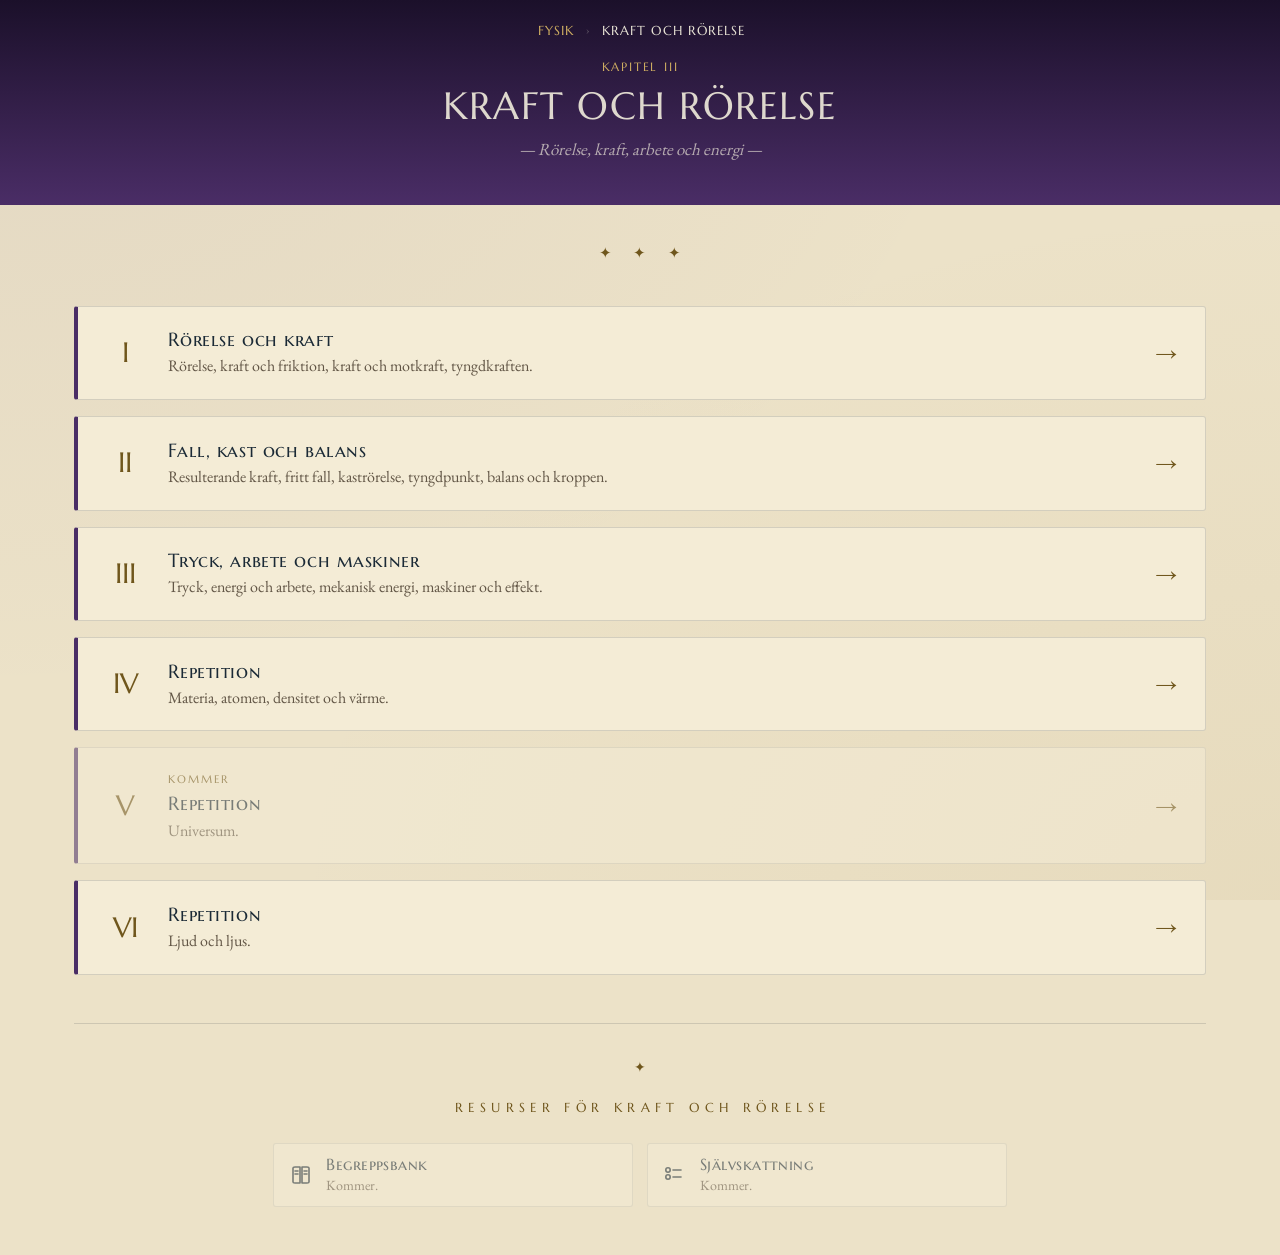
==== commit 2738c1e0: "Kraft och rörelse i ny ordning: kraftavsnitten först, repetitionerna sist (arbetsorder 39) I Rörelse" ====
--- a/kraft_och_rorelse/index.html
+++ b/kraft_och_rorelse/index.html
@@ -8,7 +8,9 @@
 </head>
 <body>
   <!-- Kapitlets sida (kapitelindexet), byggd som geografibokens (jb873/geografibok: delkapitel/geologi/index.html).
-       Avsnittssidorna I, II … är mapparna här (atomen_repetition/, materia_repetition/), enligt tabellen i RAM.md.
+       Avsnittssidorna I, II … är mapparna här, enligt tabellen i RAM.md: I rorelse_och_kraft/, II fall_kast_och_balans/,
+       III tryck_arbete_och_maskiner/, IV materia_repetition/ (med atomen och jonerna först, arbetsorder 39), V Repetition
+       Universum (finns inte än) och VI ljud_och_ljus_repetition/. Mappnamnen är kvar från den gamla ordningen.
        En avsnittssida eller ett hjälpmedel som inte finns än är ett tonat span med aria-disabled, inte en länk. -->
   <header class="hero-banner">
     <div class="hero-inner">
@@ -30,30 +32,8 @@
     <ul class="innehallsforteckning">
 
       <li>
-        <a class="kapitel-kort" href="atomen_repetition/index.html">
+        <a class="kapitel-kort" href="rorelse_och_kraft/index.html">
           <span class="romersk">I</span>
-          <span class="kap-text">
-            <span class="kap-titel">Repetition</span>
-            <p class="kap-beskrivning">Atomen, joner och bindningar.</p>
-          </span>
-          <span class="pil" aria-hidden="true">→</span>
-        </a>
-      </li>
-
-      <li>
-        <a class="kapitel-kort" href="materia_repetition/index.html">
-          <span class="romersk">II</span>
-          <span class="kap-text">
-            <span class="kap-titel">Repetition</span>
-            <p class="kap-beskrivning">Materia, densitet och värme.</p>
-          </span>
-          <span class="pil" aria-hidden="true">→</span>
-        </a>
-      </li>
-
-      <li>
-        <a class="kapitel-kort" href="rorelse_och_kraft/index.html">
-          <span class="romersk">III</span>
           <span class="kap-text">
             <span class="kap-titel">Rörelse och kraft</span>
             <p class="kap-beskrivning">Rörelse, kraft och friktion, kraft och motkraft, tyngdkraften.</p>
@@ -64,7 +44,7 @@
 
       <li>
         <a class="kapitel-kort" href="fall_kast_och_balans/index.html">
-          <span class="romersk">IV</span>
+          <span class="romersk">II</span>
           <span class="kap-text">
             <span class="kap-titel">Fall, kast och balans</span>
             <p class="kap-beskrivning">Resulterande kraft, fritt fall, kaströrelse, tyngdpunkt, balans och kroppen.</p>
@@ -75,13 +55,36 @@
 
       <li>
         <a class="kapitel-kort" href="tryck_arbete_och_maskiner/index.html">
-          <span class="romersk">V</span>
+          <span class="romersk">III</span>
           <span class="kap-text">
             <span class="kap-titel">Tryck, arbete och maskiner</span>
             <p class="kap-beskrivning">Tryck, energi och arbete, mekanisk energi, maskiner och effekt.</p>
           </span>
           <span class="pil" aria-hidden="true">→</span>
         </a>
+      </li>
+
+      <li>
+        <a class="kapitel-kort" href="materia_repetition/index.html">
+          <span class="romersk">IV</span>
+          <span class="kap-text">
+            <span class="kap-titel">Repetition</span>
+            <p class="kap-beskrivning">Materia, atomen, densitet och värme.</p>
+          </span>
+          <span class="pil" aria-hidden="true">→</span>
+        </a>
+      </li>
+
+      <li>
+        <span class="kapitel-kort dimmad" aria-disabled="true">
+          <span class="romersk">V</span>
+          <span class="kap-text">
+            <span class="kommer-snart">Kommer</span>
+            <span class="kap-titel">Repetition</span>
+            <p class="kap-beskrivning">Universum.</p>
+          </span>
+          <span class="pil" aria-hidden="true">→</span>
+        </span>
       </li>
 
       <li>
--- a/bokskal/bok.css
+++ b/bokskal/bok.css
@@ -122,7 +122,7 @@
 /* Nästa steg (arbetsorder 11): blocket under djupdykningarna i samma stil, med indigo kant; övningsböckerna överst i
    fliken Öva och en stödbok (på sin egen sida) i Läs, utan rubrik och linje ovanför */
 .vill-veta-mer.nasta-steg .fordj-kort { border-left-color: var(--accent); }
-.vill-veta-mer.stodbocker, .vill-veta-mer.ovningsbocker { margin-top: 0; padding-top: 0; border-top: none; }
+.vill-veta-mer.stodbocker, .vill-veta-mer.ovningsbocker, .vill-veta-mer.repetitionsbocker { margin-top: 0; padding-top: 0; border-top: none; }
 /* en sida utan flikrad (flikar: false): lika mycket luft under bannern som flikraden ger */
 .flikar-rad[hidden] + .flik-innehall { margin-top: 2.25rem; }
 .vill-veta-mer.ovningsbocker + .flik-ram { margin-top: 1.5rem; }
@@ -533,8 +533,8 @@
 /* Länkar till en annan bok: "Matematik du behöver:" / "Används i Nästa steg:" överst i avsnittet */
 .b-bokref { font-size: .86em; line-height: 1.35; color: var(--dampad); margin: 0 0 .6em !important; }
 .bokref-etikett { font-variant-caps: all-small-caps; letter-spacing: .05em; color: var(--accent-2-mork); }
-.bok-lank { color: var(--accent); text-decoration: underline dotted rgba(74, 45, 102, .45); text-underline-offset: .2em; }
-.bok-lank:hover { text-decoration-style: solid; }
+.bok-lank, .bok-lank-sida { color: var(--accent); text-decoration: underline dotted rgba(74, 45, 102, .45); text-underline-offset: .2em; }
+.bok-lank:hover, .bok-lank-sida:hover { text-decoration-style: solid; }
 .b-boklank { font-family: var(--rubrik); }
 .b-boklank .bok-lank { text-decoration: none; }
 .b-boklank .bok-lank:hover { text-decoration: underline; text-underline-offset: .15em; }
@@ -817,6 +817,7 @@
    kontrollägets Chromebook-fönster bryter som Chromebooken. */
 .figur-bild svg[data-ljud], .figur-bild svg[data-ljus] { max-height: calc(var(--sh) * .38); }
 .figur-bild svg[data-ljus="jamforelse"] { max-height: calc(var(--sh) * .42); }
+.figur-bild svg[data-ljud="decibel"] { max-height: calc(var(--sh) * .62); }     /* II D1: femton rader med liggande staplar (arbetsorder 35) */
 .fig-steg-ring { fill: var(--black); }
 .fig-steg-nr { fill: var(--papper); font-weight: 600; }
 .fig-steg-start { font-weight: 600; font-style: italic; }
@@ -890,6 +891,67 @@
 .fig-ljud-eko line { stroke-dasharray: 6 4; }
 .fig-ljud-signal polygon, .fig-ljud-eko polygon { fill: #1f6f78; }
 .fig-ljus-energipil line { stroke: var(--dampad); } .fig-ljus-energipil polygon { fill: var(--dampad); }
+/* <III-CSS arbetsorder 38> */
+/* Kapitel 2 avsnitt III Ljusets väg (arbetsorder 38): strålarna som förut (#c2410c), vatten, glas och linser ljust
+   blågrå, skuggor i dämpat bläck. Guld används inte. */
+.fig-ljus-tallrik { fill: #fffdf6; stroke: var(--black); stroke-width: 1.3; }
+.fig-ljus-hjarna { fill: #ecd5cf; stroke: #9b6b60; stroke-width: 1.4; }
+.fig-ljus-bord3 { fill: #a08a6c; }
+.fig-ljus-ficklampa rect, .fig-ljus-ficklampa path { fill: #5b5f66; stroke: var(--black); stroke-width: 1; }
+.fig-ljus-mus ellipse, .fig-ljus-mus circle { fill: #9c9488; stroke: var(--black); stroke-width: 1.2; }
+.fig-ljus-mus path { stroke: var(--black); stroke-width: 1.4; }
+.fig-ljus-ogpunkt { fill: var(--black); }
+.fig-ljus-matt { fill: #e8e2d4; stroke: var(--dampad); stroke-width: 1.2; }
+.fig-ljus-helskugga { fill: rgba(27, 42, 54, .62); }
+.fig-ljus-halvskugga { fill: rgba(27, 42, 54, .2); }
+.fig-ljus-vagg3 { stroke: var(--black); stroke-width: 2.4; }
+.fig-ljus-boll { fill: #cfc6b4; stroke: var(--black); stroke-width: 1.3; }
+.fig-ljus-storlampa { fill: #f6e3a2; stroke: var(--black); stroke-width: 1.3; }
+.fig-ljus-sol circle, .fig-ljus-solen { fill: #f6e3a2; stroke: #c9a24a; stroke-width: 1.3; }
+.fig-ljus-sol line { stroke: #c9a24a; stroke-width: 1.6; stroke-linecap: round; }
+.fig-ljus-lada { fill: none; stroke: var(--black); stroke-width: 2.2; }
+.fig-ljus-papper { stroke: #d9d4c7; stroke-width: 6; }
+.fig-ljus-hal { fill: var(--black); }
+.fig-ljus-kugg { fill: #8a8273; stroke: var(--black); stroke-width: 1; }
+.fig-ljus-hjulskiva { fill: #b9b0a0; stroke: var(--black); stroke-width: 1; }
+.fig-ljus-bryt { fill: none; stroke: var(--black); stroke-width: 1.4; }
+.fig-ljus-jorden { fill: #b7cfd9; stroke: #5d7f88; stroke-width: 1.3; }
+.fig-ljus-manen { fill: #9c9488; stroke: var(--black); stroke-width: 1.2; }
+.fig-ljus-partiell { fill: none; stroke: rgba(27, 42, 54, .45); stroke-width: 7; }
+.fig-ljus-total { fill: none; stroke: rgba(27, 42, 54, .9); stroke-width: 7; }
+.fig-ljus-pil line { stroke: var(--black); stroke-width: 2.4; } .fig-ljus-pil polygon { fill: var(--black); }
+.fig-ljus-pil.fig-ljus-skenpil line { stroke: var(--dampad); stroke-dasharray: 5 4; } .fig-ljus-pil.fig-ljus-skenpil polygon { fill: var(--dampad); }
+.fig-ljus-pil.fig-ljus-bildpil line { stroke: #6b5b4a; } .fig-ljus-pil.fig-ljus-bildpil polygon { fill: #6b5b4a; }
+.fig-ljus-tunn { stroke-width: 1.3; }
+.fig-ljus-skrovlig { fill: #cfc6b4; stroke: #4b5563; stroke-width: 1.6; }
+.fig-ljus-strale.fig-ljus-tjock { stroke-width: 5; }
+.fig-ljus-ruta { stroke: #5d7f88; stroke-width: 4; }
+.fig-ljus-natt { fill: rgba(27, 42, 54, .5); }
+.fig-ljus-bil rect, .fig-ljus-bil3 rect { fill: #9aa7b0; stroke: var(--black); stroke-width: 1.3; }
+.fig-ljus-lykta { fill: #f6e3a2; stroke: var(--black); stroke-width: 1; }
+.fig-ljus-vag { fill: #d9d4c7; }
+.fig-ljus-hus { fill: #b9a68a; stroke: var(--black); stroke-width: 1.3; }
+.fig-ljus-stolpe { stroke: var(--dampad); stroke-width: 2; }
+.fig-ljus-cyklist line { stroke: var(--black); stroke-width: 2.4; } .fig-ljus-cyklist circle { fill: #4a6b8a; }
+.fig-ljus-anvand { stroke: #c2410c; stroke-width: 4; opacity: .55; }
+.fig-ljus-ror { fill: none; stroke: var(--black); stroke-width: 2.2; }
+.fig-ljus-brygga { fill: #a08a6c; stroke: var(--black); stroke-width: 1; }
+.fig-ljus-fisk path { fill: #8fa3b0; stroke: var(--black); stroke-width: 1.3; }
+.fig-ljus-penna.fig-ljus-skenpenna { stroke: #e8c77a; stroke-dasharray: 7 5; }
+.fig-ljus-poollampa { fill: #f6e3a2; stroke: var(--black); stroke-width: 1.2; }
+.fig-ljus-mantel { fill: rgba(150, 190, 205, .25); stroke: #5d7f88; stroke-width: 1.2; }
+.fig-ljus-karna { fill: rgba(150, 190, 205, .55); stroke: #5d7f88; stroke-width: 1.2; }
+.fig-ljus-skikt1 { fill: rgba(246, 227, 162, .12); } .fig-ljus-skikt2 { fill: rgba(246, 227, 162, .26); }
+.fig-ljus-skikt3 { fill: rgba(246, 227, 162, .42); } .fig-ljus-skikt4 { fill: rgba(246, 227, 162, .62); }
+.fig-ljus-asfalt { fill: #4b4f55; }
+.fig-ljus-strale.fig-ljus-bana { fill: none; }
+.fig-ljus-blank { fill: #dfe9ee; stroke: #9fb6c0; stroke-width: 1; }
+.fig-ljus-diamant { fill: rgba(150, 190, 205, .4); stroke: #5d7f88; stroke-width: 1.4; }
+.fig-ljus-stearin rect { fill: #f4ecd8; stroke: var(--black); stroke-width: 1.2; }
+.fig-ljus-laga { fill: #f2b544; stroke: #c2410c; stroke-width: 1; }
+.fig-ljus-papper3 { fill: #fffdf6; stroke: var(--dampad); stroke-width: 1; }
+.fig-ljus-fliten { font-size: 16px; }
+/* </III-CSS> */
 .fig-ljud-bil { fill: #f4ecd6; stroke: var(--black); stroke-width: 1.4; }
 .fig-ljud-bil-fonster { fill: #9fb8c8; }
 .fig-ljud-blixt { fill: #1565c0; }
@@ -918,6 +980,103 @@
 .fig-ljud-isomaterial { fill: #f2d98a; stroke: #b08a2e; stroke-width: 1.4; }
 .fig-ljud-fiber { fill: none; stroke: #c9a24a; stroke-width: 1.2; }
 .fig-ljud-studs { fill: none; stroke: #1f6f78; stroke-width: 1.6; stroke-linejoin: round; }
+/* Kapitel 2 Ljud och ljus, avsnitt I (arbetsorder 33): samma färger (ljudvågor blågröna, prickar bruna, markerat indigo,
+   ljusstrålar orangeröda); det rödmarkerade varvet i spiralfjädern (I A3) följer källans "rödmarkerat". */
+.fig-ljud-linjal { fill: none; stroke: #7d868e; stroke-width: 6; stroke-linecap: round; }   /* grå: guld är bara för kraftpilar (Joachim, order 33) */
+.fig-ljud-linjal.fig-ljud-spok { opacity: .35; stroke-dasharray: 5 4; stroke-width: 4; }
+.fig-ljud-bord { fill: #b98a5a; stroke: #7a5a3a; stroke-width: 1.2; }
+.fig-ljud-hand { fill: #f1dfc4; stroke: #8a5a3a; stroke-width: 1.6; }
+.fig-ljud-handlinje { fill: none; stroke: #8a5a3a; stroke-width: 1; opacity: .7; }
+.fig-ljud-varv { fill: none; stroke: #5d6770; stroke-width: 1.8; }
+.fig-ljud-varv.fig-ljud-varv-markerad { stroke: #b3261e; stroke-width: 3; }
+.fig-ljud-fjaderaxel { fill: none; stroke: #5d6770; stroke-width: 1; opacity: .6; }
+.fig-ljud-platta { fill: #8a8273; }
+.fig-ljud-glas { fill: rgba(150, 190, 205, .22); stroke: #5d7f88; stroke-width: 1.6; }
+.fig-ljud-luft { opacity: .85; }
+.fig-ljud-trad { stroke: var(--black); stroke-width: 1; }
+.fig-ljud-vackare circle { fill: #fffdf6; stroke: var(--black); stroke-width: 1.4; } .fig-ljud-vackare line { stroke: var(--black); stroke-width: 1.3; }
+.fig-ljud-vackare .fig-ljud-bjallra { fill: #9aa3ab; }
+.fig-ljud-ringer { fill: none; stroke: var(--black); stroke-width: 1.4; stroke-linecap: round; }
+.fig-ljud-ror { fill: none; stroke: #6b5a3e; stroke-width: 3; }
+.fig-ljud-pump { fill: #8a8273; stroke: var(--black); stroke-width: 1.2; }
+.fig-ljud-mittlinje { stroke: var(--dampad); stroke-width: 1.2; stroke-dasharray: 5 4; }
+.fig-ljud-pilmatt line { stroke: var(--black); stroke-width: 1.4; } .fig-ljud-pilmatt polygon { fill: var(--black); }
+.fig-ljud-omrade { stroke: none; } .fig-ljud-omrade-0 { fill: rgba(122, 102, 72, .28); }
+.fig-ljud-omrade-1 { fill: rgba(31, 111, 120, .35); } .fig-ljud-omrade-2 { fill: rgba(74, 45, 102, .25); }
+.fig-ljud-tick { stroke: var(--black); stroke-width: 1.4; }
+.fig-ljud-stapel rect, .fig-ljud-hastighet { fill: rgba(31, 111, 120, .35); stroke: #1f6f78; stroke-width: 1.4; }
+.fig-ljud-stapel.fig-ljud-laten rect { fill: rgba(122, 102, 72, .18); stroke: #7a6648; stroke-dasharray: 4 3; }
+.fig-ljud-moln { fill: #9aa3ab; stroke: #5d6770; stroke-width: 1.2; }
+.fig-ljud-blixten { fill: #e0b53e; stroke: #8a6a1c; stroke-width: 1.2; stroke-linejoin: round; }
+.fig-ljud-mellan { fill: #f7efe0; stroke: #8a5a3a; stroke-width: 1; }
+.fig-ljud-balans path { fill: none; stroke: #8a5a3a; stroke-width: 2.4; }
+.fig-ljud-trumpet { fill: none; stroke: #8a5a3a; stroke-width: 5; stroke-linecap: round; opacity: .7; }
+.fig-ljud-klammer path { fill: none; stroke: var(--black); stroke-width: 1.4; }
+.fig-ljud-vatska { fill: rgba(70, 130, 180, .18); }
+.fig-ljud-harceller line { stroke: #b3261e; stroke-width: 1.8; stroke-linecap: round; }
+.fig-ljud-hjarna path { fill: #e9c9c0; stroke: #9b5a5a; stroke-width: 1.6; } .fig-ljud-hjarna .fig-ljud-veck { fill: none; stroke: #9b5a5a; stroke-width: 1.2; }
+.fig-ljud-skalle { fill: #f1dfc4; stroke: #8a5a3a; stroke-width: 1.6; }
+.fig-ljud-nasa { fill: #f1dfc4; stroke: #8a5a3a; stroke-width: 1.6; stroke-linejoin: round; }
+.fig-ljud-orat { fill: #e6c9a8; stroke: #8a5a3a; stroke-width: 1.4; }
+.fig-ljud-kil { fill: rgba(70, 130, 180, .14); stroke: #8a5a3a; stroke-width: 2; }
+.fig-ljud-kilstart { stroke: #8a5a3a; stroke-width: 2; }
+.fig-ljud-basilar { fill: #e9c9c0; stroke: #9b5a5a; stroke-width: 1.2; }
+.fig-ljud-plats line { stroke: var(--dampad); stroke-width: 1; }
+.fig-ljud-ovala { fill: #e9c9c0; stroke: #9b5a5a; stroke-width: 1.6; }   /* ovala fönstret (I D v2, arbetsorder 34) */
+/* Kapitel 2 Ljud och ljus, avsnitt II (arbetsorder 34): samma färger som avsnitt I; föremål i neutrala toner, guld används
+   inte. Decibelstaplarna (II D1) i en neutral grå – inga riskfärger. */
+.fig-ljud-huvudstock, .fig-ljud-kropp { fill: #b98a5a; stroke: #7a5a3a; stroke-width: 1.2; }
+.fig-ljud-band { stroke: #9aa3ab; stroke-width: 1.6; }
+.fig-ljud-sadel { fill: #e6dcc6; stroke: #6b5a3e; stroke-width: 1; }
+.fig-ljud-finger { fill: #f1dfc4; stroke: #8a5a3a; stroke-width: 1.6; }
+.fig-ljud-bage { fill: none; stroke: #1f6f78; stroke-width: 1.8; }
+.fig-ljud-strang-bage { fill: none; stroke: var(--black); stroke-width: 1.8; }
+.fig-ljud-strang-bage.fig-ljud-motsatt { stroke: var(--dampad); stroke-width: 1.4; stroke-dasharray: 5 4; }
+.fig-ljud-nod { fill: var(--accent); }
+.fig-ljud-normalton polygon { fill: var(--black); }
+.fig-ljud-ram { stroke: #7a5a3a; stroke-width: 4; stroke-linecap: round; }
+.fig-ljud-led { fill: var(--black); }
+.fig-ljud-rep { stroke: #5d6770; stroke-width: 1.6; }
+.fig-ljud-rep.fig-ljud-spok { opacity: .35; stroke-dasharray: 4 4; }
+.fig-ljud-utslag { fill: none; stroke: #1f6f78; stroke-width: 1.6; stroke-dasharray: 2 4; stroke-linecap: round; }
+.fig-ljud-sits rect { fill: #b98a5a; stroke: #7a5a3a; stroke-width: 1; } .fig-ljud-sits circle { fill: #f1dfc4; stroke: #8a5a3a; stroke-width: 1.4; }
+.fig-ljud-lada { fill: #d9a86a; stroke: #8a5a3a; stroke-width: 1.4; }
+.fig-ljud-ladhal { fill: #3a3631; }
+.fig-ljud-gaffel { fill: none; stroke: #5d6770; stroke-width: 3; stroke-linecap: round; }
+.fig-ljud-klubba line { stroke: #7a5a3a; stroke-width: 2.4; } .fig-ljud-klubba rect { fill: #8a8273; }
+.fig-ljud-luftpelare { fill: rgba(122, 102, 72, .12); }
+.fig-ljud-flaska { fill: none; stroke: #5d7f88; stroke-width: 2; }
+.fig-ljud-vila { fill: none; stroke: var(--dampad); stroke-width: 1; stroke-dasharray: 3 3; }
+.fig-ljud-kant { fill: none; stroke: #5d7f88; stroke-width: 2.4; }
+.fig-ljud-glas2 { fill: rgba(150, 190, 205, .22); stroke: #5d7f88; stroke-width: 1.8; }
+.fig-ljud-spricka { fill: none; stroke: var(--black); stroke-width: 1.6; }
+.fig-ljud-berg { fill: #9aa3ab; stroke: #5d6770; stroke-width: 1.4; stroke-linejoin: round; }
+.fig-ljud-ekofront { stroke-dasharray: 5 4; }
+.fig-ljud-botten { fill: #d9c79a; stroke: #8a7a4a; stroke-width: 1.4; }
+.fig-ljud-kon { stroke: #1f6f78; stroke-width: 2.4; }
+.fig-ljud-plan path { fill: #5d6770; stroke: var(--black); stroke-width: .8; }
+.fig-ljud-rutlinje { stroke: var(--linje); stroke-width: 1; }
+.fig-ljud-axel-linje { stroke: var(--black); stroke-width: 1.6; }
+.fig-ljud-db, .fig-ljud-exponering { fill: rgba(93, 103, 112, .38); stroke: #5d6770; stroke-width: 1.2; }
+.fig-ljud-ruta { fill: none; stroke: var(--linje); stroke-width: 1.4; }
+.fig-ljud-vagbana { fill: #8a8273; }
+.fig-ljud-plank { fill: #b98a5a; stroke: #7a5a3a; stroke-width: 1.2; }
+.fig-ljud-hus { fill: #e6dcc6; stroke: #6b5a3e; stroke-width: 1.4; stroke-linejoin: round; }
+.fig-ljud-sovrum { fill: rgba(31, 111, 120, .18); stroke: #6b5a3e; stroke-width: 1; }
+.fig-ljud-sang { stroke: #6b5a3e; stroke-width: 3; }
+.fig-ljud-bygel { fill: none; stroke: #3a3631; stroke-width: 2.4; }
+.fig-ljud-kapa { fill: #3a3631; }
+.fig-ljud-ljudvag line { stroke: #1f6f78; stroke-width: 2.2; } .fig-ljud-ljudvag polygon { fill: #1f6f78; }
+.fig-ljud-klot { fill: none; stroke: #1f6f78; stroke-width: 1.6; }
+.fig-ljud-stralgang { stroke: var(--dampad); stroke-width: 1; stroke-dasharray: 4 3; }
+.fig-ljud-yta-liten, .fig-ljud-yta-stor rect { fill: rgba(31, 111, 120, .3); stroke: #1f6f78; stroke-width: 1.2; }
+.fig-ljud-yta-stor line { stroke: #1f6f78; stroke-width: 1; }
+.fig-ljud-kalla { fill: var(--black); }
+.fig-ljud-radie { stroke: var(--black); stroke-width: 1.2; }
+.fig-ljud-kurva polyline { fill: none; stroke-width: 2.2; } .fig-ljud-kurva circle { stroke: var(--papper); stroke-width: 1; }
+.fig-ljud-kurva[data-kurva="normal"] polyline { stroke: #1f6f78; } .fig-ljud-kurva[data-kurva="normal"] circle { fill: #1f6f78; }
+.fig-ljud-kurva[data-kurva="buller"] polyline { stroke: var(--accent); } .fig-ljud-kurva[data-kurva="buller"] circle { fill: var(--accent); }
+.fig-ljud-kurva[data-kurva="alder"] polyline { stroke: #7a6648; stroke-dasharray: 6 4; } .fig-ljud-kurva[data-kurva="alder"] circle { fill: #7a6648; }
 .fig-diagram-axel, .fig-diagram-tal, .fig-diagram-rubrik, .fig-delta-text, .fig-vektor-text, .fig-vektor-skala, .fig-yta-namn { font-size: 19px; }
 .fig-yta-namn { font-weight: 600; fill: var(--black); }   /* ytans namn i diagram_graf (arbetsorder 13) */
 .fig-diagram-rubrik { font-weight: 600; }
@@ -947,6 +1106,67 @@
   .figur-bild .fig-paneler[data-paneler="jord_och_mane"] svg { flex: none; width: min(100%, 199px); }
 }
 
+/* ---------- Övningar: {typ: 'uppgift'} (bok.js, arbetsorder 2026-11-23) ----------
+ * Ämnets accent för valda knappar och Rätta; rätt och fel i plattformens bas-palett (land #5e7a3e, blood #6e2e1e). */
+.upg-rad { display: flex; flex-wrap: wrap; align-items: baseline; gap: .15em .6em; margin: 0 0 .45em; padding: .2em 0 .35em;
+  border-bottom: 1px solid var(--ruta-kant); }
+.upg-rad .upg-etikett { flex: none; min-width: 1.4em; font-weight: 600; }
+.upg-rad .upg-text { flex: 1 1 15em; }
+.upg-val { flex: none; display: inline-flex; gap: .35em; margin-left: auto; }
+.upg-knapp { font: inherit; font-size: .86em; line-height: 1.2; padding: .22em .7em; border-radius: 1em; cursor: pointer;
+  background: transparent; color: var(--black); border: 1px solid var(--ruta-kant); }
+.upg-knapp[aria-pressed="true"] { background: var(--accent); border-color: var(--accent); color: var(--papper-ljus); }
+.upg-knapp:focus-visible, .upg-falt:focus-visible, .upg-ratta button:focus-visible, .upg-svar:focus-visible, .upg-kopiera:focus-visible {
+  outline: 2px solid var(--fokus); outline-offset: 2px; }
+.upg-markering { flex: none; display: inline-block; min-width: 1.1em; text-align: center; font-weight: 700; }
+.upg-markering.ratt { color: #5e7a3e; }
+.upg-markering.fel { color: #6e2e1e; }
+.upg-markering.tomt { color: var(--dampad); }
+.upg-ordbank { margin: .3em 0 .8em; }
+.upg-orden { display: flex; flex-wrap: wrap; gap: .3em .45em; }
+.upg-ord { padding: .05em .55em; border-radius: .8em; border: 1px solid var(--ruta-kant); background: var(--papper-ljus); white-space: nowrap; }
+.upg-ord.anvant { opacity: .45; text-decoration: line-through; }
+.upg-lucka { margin: 0 0 .55em; }
+.upg-lucka .upg-nr { font-weight: 600; }
+.upg-falt { font: inherit; width: 11em; max-width: 100%; padding: 0 .2em; border: 0; border-bottom: 1.5px solid var(--accent);
+  background: var(--ruta-ton); color: var(--black); border-radius: .2em .2em 0 0; }
+.upg-ratta { display: flex; flex-wrap: wrap; align-items: center; gap: .5em .8em; margin: .7em 0 .4em; }
+.upg-ratta button, .upg-kopiera { font: inherit; cursor: pointer; border-radius: 1.2em; padding: .3em 1.1em; }
+.upg-ratta .upg-ratta-knapp, .upg-kopiera { background: var(--accent); color: var(--papper-ljus); border: 1px solid var(--accent); }
+.upg-ratta .upg-om { background: transparent; color: var(--dampad); border: 1px solid transparent; text-decoration: underline; padding: .3em .4em; }
+.upg-resultat { margin: 0; flex-basis: 100%; font-weight: 600; min-height: 1.4em; }
+.upg-skrivmodell .upg-modell-del { margin: .35em 0 .1em; }
+.upg-skrivmodell .b-punkter { margin-top: .1em; margin-bottom: .2em; }
+.upg-ai { margin: .7em 0 0; }
+.upg-ai-etikett { display: block; font-family: var(--rubrik); margin-bottom: .2em; }
+.upg-svar { display: block; width: 100%; font: inherit; line-height: 1.35; padding: .4em .5em; resize: none;
+  border: 1px solid var(--ruta-kant); border-radius: .3em; background: var(--papper-ljus); color: var(--black); }
+.upg-ai-rad { display: flex; flex-wrap: wrap; align-items: center; gap: .4em .8em; margin: .5em 0 .2em; }
+.upg-kopierat { color: #5e7a3e; font-weight: 600; }
+.upg-kopierat.fel { color: #6e2e1e; }
+.upg-ai-hjalp { margin: 0; font-size: .9em; color: var(--dampad); }
+.upg-bild { margin: .5em 0 .9em; text-align: center; }
+/* (uppgiftens bild: bredden ur sidhöjden och måtten – högst 45 % av sidhöjden, som fotona; höjden följer bredden) */
+.upg-bild img { display: block; margin: 0 auto; height: auto; width: min(100%, calc(var(--sh) * .45 * var(--kvot, 1))); }
+.upg-bild-kalla { margin-top: .25em; font-size: .8em; color: var(--dampad); }
+/* kolumn-kryss med tre kolumner: knapparna på en egen rad under påståendet, högerställda (de långa namnen ryms) */
+.upg-val.upg-tre { flex: 1 1 100%; flex-wrap: wrap; justify-content: flex-end; }
+/* ett blocks text i kolumn-krysset (delar[].text), och en citerad ingång (slag 'citat') */
+.upg-del { margin: .9em 0 .35em; }
+.upg-del p { margin: 0 0 .25em; }
+.upg-citat { margin: .4em 0 .8em; padding: .45em .9em; border-left: 3px solid var(--ruta-kant); background: var(--ruta-ton); }
+.upg-citat p { margin: 0 0 .35em; }
+.upg-citat p:last-child { margin-bottom: 0; }
+.upg-citat-kalla { font-size: .85em; color: var(--dampad); }
+
+/* ---------- Vänster- och högersidor: efterpasset (bok.js: uppslagsstyrning, väg 3, 2026-11-24) ----------
+ * Utfyllnadssidan bär bara "Fortsätter på nästa sida", mitt på sidan. Samma rad längst ned på en högersida där
+ * avsnittet fortsätter på nästa uppslag står i luften under texten (sidinnehållets nedre utfyllnad): den är absolut
+ * placerad och tar ingen höjd från sidan, så brytningen påverkas inte. Som "mer längre ner på sidan" (.mer-hint). */
+.b-utfyllnad { margin: 0; padding-top: 55%; text-align: center; color: var(--dampad); }   /* (padding: första blockets marginal nollas) */
+.b-fortsatter { position: absolute; right: 0; bottom: .25em; margin: 0; padding-right: 8%; font-size: .8em; line-height: 1.2; color: var(--dampad); }
+@media (max-width: 599px) { .b-fortsatter { padding-right: 6%; } }
+
 /* ---------- Innehållsförteckningen (sida 1 och menyn) ---------- */
 
 .innehallssida .sidinnehall { font-size: calc(var(--toc-skala, 1) * 1em); }   /* bok.js: passaInnehall */
